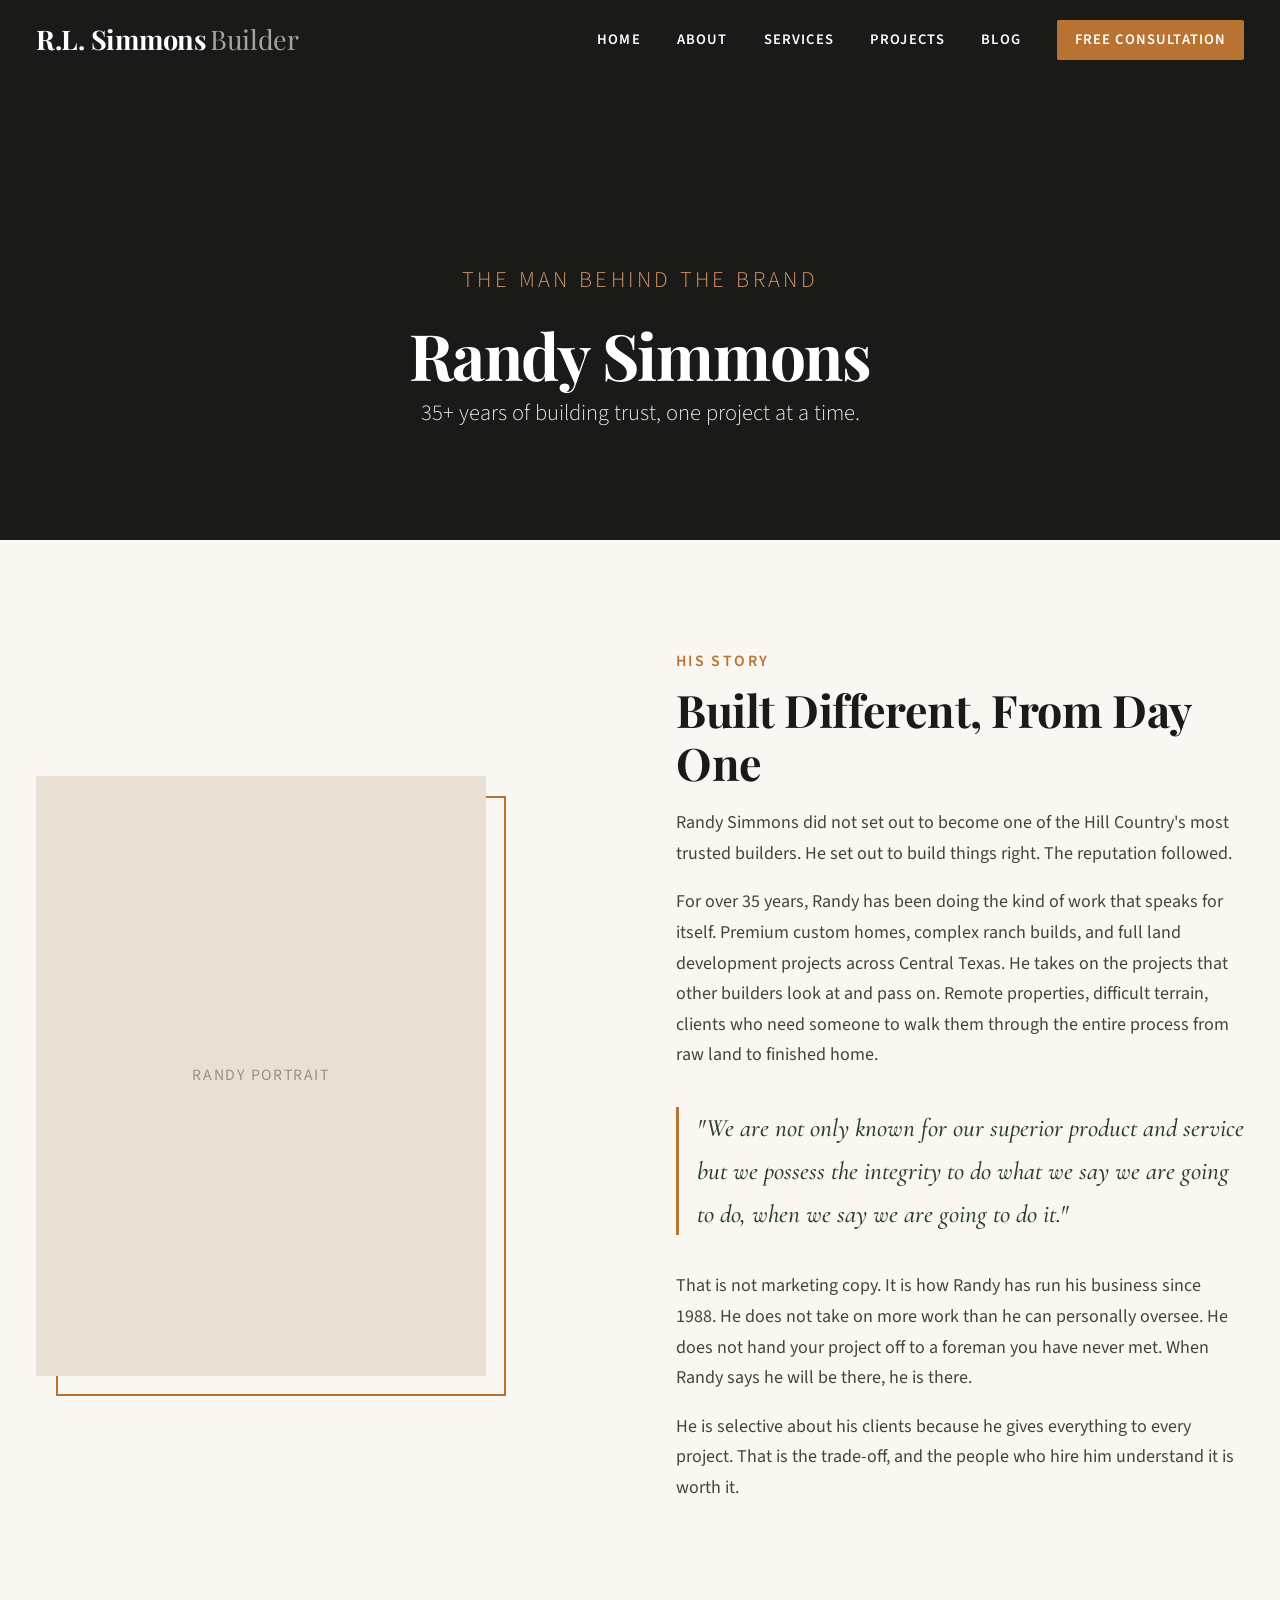
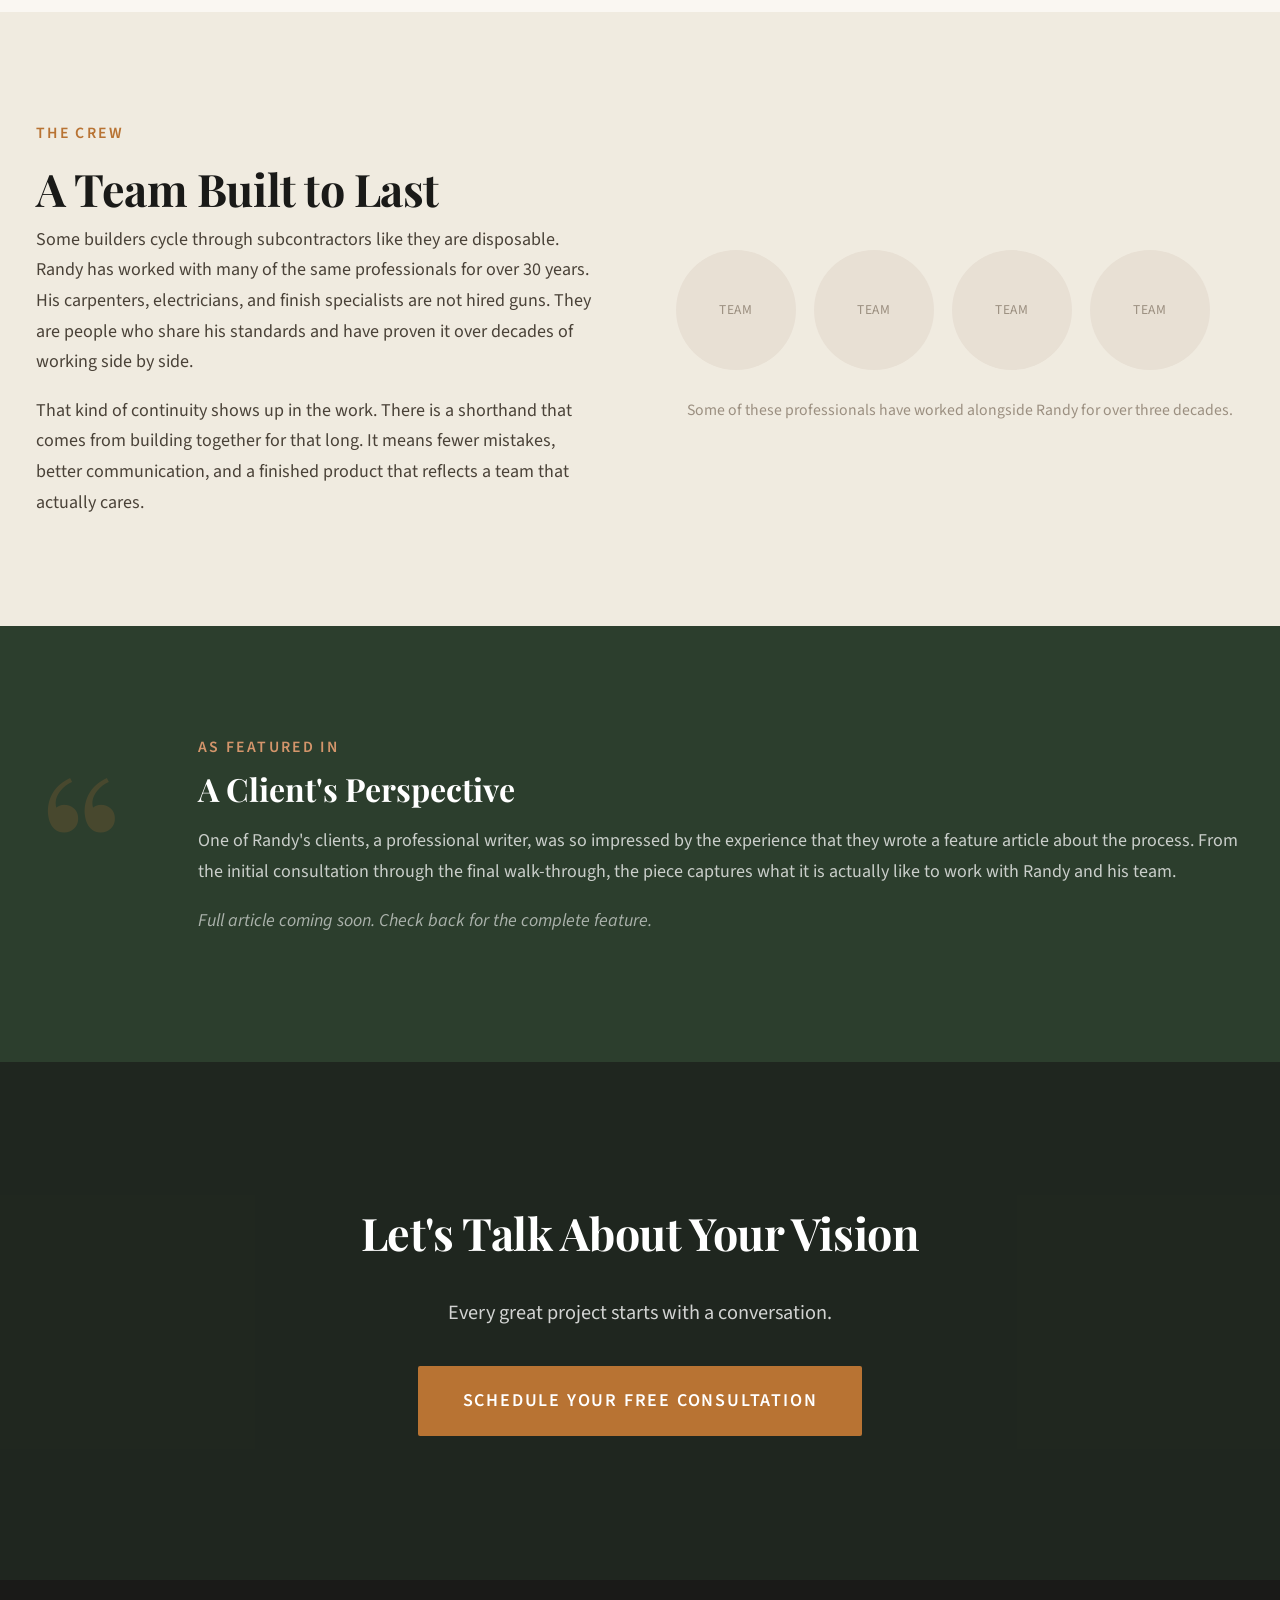
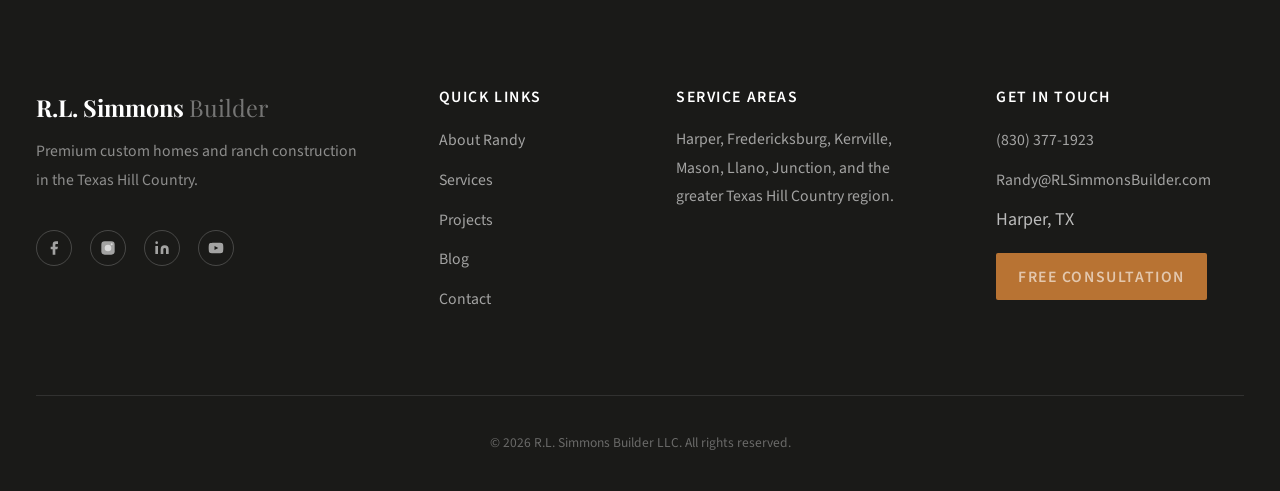
==== about.html @ aef72196 "Initial commit: Randy Simmons website" ====
<!DOCTYPE html>
<html lang="en">
<head>
  <meta charset="UTF-8">
  <meta name="viewport" content="width=device-width, initial-scale=1.0">
  <title>About Randy | R.L. Simmons Builder</title>
  <meta name="description" content="Meet Randy Simmons. 35+ years of premium custom home building in the Texas Hill Country. A personal brand built on integrity, craftsmanship, and doing what he says he'll do.">
  <link rel="stylesheet" href="css/variables.css">
  <link rel="stylesheet" href="css/layout.css">
  <link rel="stylesheet" href="css/components.css">
  <link rel="stylesheet" href="css/animations.css">
  <link rel="stylesheet" href="css/pages/about.css">
</head>
<body>

  <a href="#main" class="skip-link">Skip to main content</a>

  <!-- HEADER -->
  <header class="site-header">
    <div class="header-inner">
      <a class="wordmark" href="index.html">R.L. Simmons<span class="wordmark-suffix">Builder</span></a>
      <nav class="main-nav" id="main-nav">
        <a href="index.html">Home</a>
        <a href="about.html">About</a>
        <a href="services.html">Services</a>
        <a href="projects.html">Projects</a>
        <a href="blog.html">Blog</a>
        <a href="contact.html" class="nav-cta">Free Consultation</a>
      </nav>
      <button class="hamburger" id="hamburger" aria-label="Menu">
        <span></span><span></span><span></span>
      </button>
    </div>
  </header>

  <!-- MAIN -->
  <main id="main">

    <!-- Hero -->
    <section class="hero hero--short hero--parallax" style="background-image: url('images/hero/about-hero.jpg'); background-color: var(--charcoal);">
      <div class="hero__overlay"></div>
      <div class="hero__content container" style="text-align: center; max-width: 100%;">
        <p class="eyebrow hero-animate hero-animate--1">The Man Behind the Brand</p>
        <h1 class="hero-animate hero-animate--2" style="font-size: clamp(2.5rem, 5vw, 4.5rem);">Randy Simmons</h1>
        <p class="hero-animate hero-animate--3">35+ years of building trust, one project at a time.</p>
      </div>
    </section>

    <!-- Randy's Story -->
    <section class="story-section">
      <div class="container">
        <div class="split">

          <div class="story-portrait reveal--left">
            <div class="placeholder-img" style="aspect-ratio: 3/4;">Randy Portrait</div>
          </div>

          <div class="story-text reveal--right">
            <p class="eyebrow">His Story</p>
            <h2>Built Different, From Day One</h2>
            <p>Randy Simmons did not set out to become one of the Hill Country's most trusted builders. He set out to build things right. The reputation followed.</p>
            <p>For over 35 years, Randy has been doing the kind of work that speaks for itself. Premium custom homes, complex ranch builds, and full land development projects across Central Texas. He takes on the projects that other builders look at and pass on. Remote properties, difficult terrain, clients who need someone to walk them through the entire process from raw land to finished home.</p>

            <div class="story-pull-quote">
              "We are not only known for our superior product and service but we possess the integrity to do what we say we are going to do, when we say we are going to do it."
            </div>

            <p>That is not marketing copy. It is how Randy has run his business since 1988. He does not take on more work than he can personally oversee. He does not hand your project off to a foreman you have never met. When Randy says he will be there, he is there.</p>
            <p>He is selective about his clients because he gives everything to every project. That is the trade-off, and the people who hire him understand it is worth it.</p>
          </div>

        </div>
      </div>
    </section>

    <!-- Team -->
    <section class="team-section section--parchment">
      <div class="container">
        <div class="split">
          <div class="reveal">
            <p class="eyebrow">The Crew</p>
            <h2>A Team Built to Last</h2>
            <p>Some builders cycle through subcontractors like they are disposable. Randy has worked with many of the same professionals for over 30 years. His carpenters, electricians, and finish specialists are not hired guns. They are people who share his standards and have proven it over decades of working side by side.</p>
            <p>That kind of continuity shows up in the work. There is a shorthand that comes from building together for that long. It means fewer mistakes, better communication, and a finished product that reflects a team that actually cares.</p>
          </div>
          <div class="reveal reveal-delay-1">
            <div class="team-photos">
              <div class="team-photo">Team</div>
              <div class="team-photo">Team</div>
              <div class="team-photo">Team</div>
              <div class="team-photo">Team</div>
            </div>
            <p style="margin-top: var(--space-sm); font-size: var(--text-sm); color: var(--creek-stone); text-align: center;">Some of these professionals have worked alongside Randy for over three decades.</p>
          </div>
        </div>
      </div>
    </section>

    <!-- Featured Article -->
    <section class="article-feature section--moss">
      <div class="container">
        <div class="article-card reveal">
          <div class="article-card__quote-mark">&ldquo;</div>
          <div class="article-card__content">
            <p class="eyebrow">As Featured In</p>
            <h3>A Client's Perspective</h3>
            <p>One of Randy's clients, a professional writer, was so impressed by the experience that they wrote a feature article about the process. From the initial consultation through the final walk-through, the piece captures what it is actually like to work with Randy and his team.</p>
            <p style="color: rgba(255,255,255,0.6); font-style: italic;">Full article coming soon. Check back for the complete feature.</p>
            <!-- Replace with actual article link when available -->
          </div>
        </div>
      </div>
    </section>

    <!-- CTA -->
    <section class="parallax-section" style="background-image: url('images/hero/about-cta.jpg'); background-color: var(--deep-moss);">
      <div class="parallax-section__overlay"></div>
      <div class="parallax-section__content container reveal">
        <h2>Let's Talk About Your Vision</h2>
        <p style="color: rgba(255,255,255,0.8); margin-bottom: var(--space-md); font-size: var(--text-lg);">Every great project starts with a conversation.</p>
        <a href="contact.html" class="btn btn--primary btn--lg">Schedule Your Free Consultation</a>
      </div>
    </section>

  </main>

  <!-- FOOTER -->
  <footer class="site-footer">
    <div class="container">
      <div class="footer-grid">
        <div class="footer-col">
          <div class="footer-wordmark">R.L. Simmons <span>Builder</span></div>
          <p class="footer-tagline">Premium custom homes and ranch construction in the Texas Hill Country.</p>
          <div class="social-links">
            <a href="#" aria-label="Facebook"><svg viewBox="0 0 24 24"><path d="M18 2h-3a5 5 0 00-5 5v3H7v4h3v8h4v-8h3l1-4h-4V7a1 1 0 011-1h3z"/></svg></a>
            <a href="#" aria-label="Instagram"><svg viewBox="0 0 24 24"><rect x="2" y="2" width="20" height="20" rx="5"/><circle cx="12" cy="12" r="5"/><circle cx="17.5" cy="6.5" r="1.5"/></svg></a>
            <a href="#" aria-label="LinkedIn"><svg viewBox="0 0 24 24"><path d="M16 8a6 6 0 016 6v7h-4v-7a2 2 0 00-4 0v7h-4v-7a6 6 0 016-6zM2 9h4v12H2zM4 2a2 2 0 110 4 2 2 0 010-4z"/></svg></a>
            <a href="#" aria-label="YouTube"><svg viewBox="0 0 24 24"><path d="M22.54 6.42a2.78 2.78 0 00-1.94-2C18.88 4 12 4 12 4s-6.88 0-8.6.46a2.78 2.78 0 00-1.94 2A29 29 0 001 12a29 29 0 00.46 5.58 2.78 2.78 0 001.94 2C5.12 20 12 20 12 20s6.88 0 8.6-.46a2.78 2.78 0 001.94-2A29 29 0 0023 12a29 29 0 00-.46-5.58zM9.75 15.02V8.98L15.5 12l-5.75 3.02z"/></svg></a>
          </div>
        </div>
        <div class="footer-col">
          <h4>Quick Links</h4>
          <ul>
            <li><a href="about.html">About Randy</a></li>
            <li><a href="services.html">Services</a></li>
            <li><a href="projects.html">Projects</a></li>
            <li><a href="blog.html">Blog</a></li>
            <li><a href="contact.html">Contact</a></li>
          </ul>
        </div>
        <div class="footer-col">
          <h4>Service Areas</h4>
          <p>Harper, Fredericksburg, Kerrville, Mason, Llano, Junction, and the greater Texas Hill Country region.</p>
        </div>
        <div class="footer-col">
          <h4>Get in Touch</h4>
          <ul>
            <li><a href="tel:8303771923">(830) 377-1923</a></li>
            <li><a href="mailto:Randy@RLSimmonsBuilder.com">Randy@RLSimmonsBuilder.com</a></li>
            <li>Harper, TX</li>
          </ul>
          <div style="margin-top: var(--space-sm);"><a href="contact.html" class="btn btn--primary btn--sm">Free Consultation</a></div>
        </div>
      </div>
      <div class="footer-bottom">
        <p>&copy; 2026 R.L. Simmons Builder LLC. All rights reserved.</p>
      </div>
    </div>
  </footer>

  <script src="js/main.js"></script>
</body>
</html>
---- css/variables.css ----
/* ============================================
   R.L. SIMMONS BUILDER — Design Tokens & Base
   ============================================ */

/* --- Google Fonts Import --- */
@import url('https://fonts.googleapis.com/css2?family=Playfair+Display:ital,wght@0,400;0,600;0,700;0,800;1,400;1,700&family=Source+Sans+3:ital,wght@0,300;0,400;0,600;0,700;1,400&family=Cormorant+Garamond:ital,wght@0,400;0,500;0,600;1,400;1,500;1,600&display=swap');

/* --- Color Palette --- */
:root {
  --deep-moss:     #2C3E2D;
  --deep-moss-rgb: 44, 62, 45;
  --limestone:     #E8E0D4;
  --limestone-rgb: 232, 224, 212;
  --aged-iron:     #4A4238;
  --aged-iron-rgb: 74, 66, 56;
  --copper:        #B87333;
  --copper-light:  #D4956B;
  --copper-rgb:    184, 115, 51;
  --warm-white:    #FAF7F2;
  --warm-white-rgb:250, 247, 242;
  --creek-stone:   #9B8F80;
  --creek-stone-rgb:155, 143, 128;
  --charcoal:      #1A1A18;
  --charcoal-rgb:  26, 26, 24;
  --sage:          #7A8B6F;
  --parchment:     #F0EBE0;
  --parchment-rgb: 240, 235, 224;

  /* --- Typography --- */
  --font-display: 'Playfair Display', Georgia, serif;
  --font-body:    'Source Sans 3', 'Segoe UI', sans-serif;
  --font-accent:  'Cormorant Garamond', Georgia, serif;

  --text-base:    18px;
  --text-sm:      0.875rem;
  --text-xs:      0.75rem;
  --text-lg:      1.125rem;
  --text-xl:      1.25rem;
  --line-height:  1.7;

  /* --- Spacing --- */
  --space-xs:   0.5rem;
  --space-sm:   1rem;
  --space-md:   2rem;
  --space-lg:   4rem;
  --space-xl:   6rem;
  --space-2xl:  8rem;

  /* --- Layout --- */
  --container-max: 1280px;
  --container-narrow: 900px;
  --header-height: 80px;

  /* --- Transitions --- */
  --ease-out:    cubic-bezier(0.25, 0.46, 0.45, 0.94);
  --ease-in-out: cubic-bezier(0.42, 0, 0.58, 1);
  --transition-fast:   0.2s var(--ease-out);
  --transition-medium: 0.4s var(--ease-out);
  --transition-slow:   0.7s var(--ease-out);

  /* --- Borders & Shadows --- */
  --border-subtle: 1px solid rgba(var(--creek-stone-rgb), 0.3);
  --shadow-sm:  0 2px 8px rgba(var(--charcoal-rgb), 0.06);
  --shadow-md:  0 4px 20px rgba(var(--charcoal-rgb), 0.1);
  --shadow-lg:  0 8px 40px rgba(var(--charcoal-rgb), 0.15);
}

/* --- CSS Reset --- */
*, *::before, *::after {
  box-sizing: border-box;
  margin: 0;
  padding: 0;
}

html {
  font-size: var(--text-base);
  scroll-behavior: smooth;
  -webkit-font-smoothing: antialiased;
  -moz-osx-font-smoothing: grayscale;
}

body {
  font-family: var(--font-body);
  font-weight: 400;
  line-height: var(--line-height);
  color: var(--aged-iron);
  background-color: var(--warm-white);
  overflow-x: hidden;
}

body.nav-open,
body.modal-open {
  overflow: hidden;
}

img {
  max-width: 100%;
  height: auto;
  display: block;
}

a {
  color: inherit;
  text-decoration: none;
}

button {
  font-family: inherit;
  cursor: pointer;
  border: none;
  background: none;
}

ul, ol {
  list-style: none;
}

/* --- Base Typography --- */
h1, h2, h3, h4 {
  font-family: var(--font-display);
  font-weight: 700;
  line-height: 1.2;
  color: var(--charcoal);
}

h1 {
  font-size: clamp(2.5rem, 5vw, 4.5rem);
  letter-spacing: -0.02em;
}

h2 {
  font-size: clamp(1.8rem, 3.5vw, 3rem);
  letter-spacing: -0.01em;
}

h3 {
  font-size: clamp(1.3rem, 2.5vw, 1.8rem);
}

h4 {
  font-size: clamp(1.1rem, 2vw, 1.4rem);
}

p {
  margin-bottom: 1em;
}

p:last-child {
  margin-bottom: 0;
}

.eyebrow {
  font-family: var(--font-body);
  font-size: var(--text-sm);
  font-weight: 600;
  text-transform: uppercase;
  letter-spacing: 0.15em;
  color: var(--copper);
}

.accent-text {
  font-family: var(--font-accent);
  font-style: italic;
  font-weight: 500;
}

/* --- Selection --- */
::selection {
  background-color: rgba(var(--copper-rgb), 0.2);
  color: var(--charcoal);
}

/* --- Scrollbar (webkit) --- */
::-webkit-scrollbar {
  width: 8px;
}

::-webkit-scrollbar-track {
  background: var(--parchment);
}

::-webkit-scrollbar-thumb {
  background: var(--creek-stone);
  border-radius: 4px;
}

::-webkit-scrollbar-thumb:hover {
  background: var(--aged-iron);
}

/* --- Skip Link (accessibility) --- */
.skip-link {
  position: absolute;
  top: -100%;
  left: 50%;
  transform: translateX(-50%);
  background: var(--deep-moss);
  color: white;
  padding: var(--space-xs) var(--space-sm);
  z-index: 10000;
  font-size: var(--text-sm);
  border-radius: 0 0 4px 4px;
}

.skip-link:focus {
  top: 0;
}

@media (max-width: 767px) {
  :root {
    --text-base: 16px;
    --header-height: 64px;
  }
}
---- css/layout.css ----
/* ============================================
   R.L. SIMMONS BUILDER — Layout System
   ============================================ */

/* --- Containers --- */
.container {
  width: 100%;
  max-width: var(--container-max);
  margin: 0 auto;
  padding: 0 var(--space-md);
}

.container--narrow {
  max-width: var(--container-narrow);
}

/* --- Section Spacing --- */
.section {
  padding: var(--space-xl) 0;
}

.section--lg {
  padding: var(--space-2xl) 0;
}

.section--parchment {
  background-color: var(--parchment);
}

.section--moss {
  background-color: var(--deep-moss);
  color: white;
}

.section--moss h2,
.section--moss h3,
.section--moss h4 {
  color: white;
}

.section--moss .eyebrow {
  color: var(--copper-light);
}

.section--charcoal {
  background-color: var(--charcoal);
  color: rgba(255, 255, 255, 0.85);
}

.section--charcoal h2,
.section--charcoal h3 {
  color: white;
}

/* --- Grid --- */
.grid {
  display: grid;
  gap: var(--space-md);
}

.grid--2 {
  grid-template-columns: 1fr;
}

.grid--3 {
  grid-template-columns: 1fr;
}

.grid--4 {
  grid-template-columns: 1fr;
}

@media (min-width: 768px) {
  .grid--2 {
    grid-template-columns: repeat(2, 1fr);
  }

  .grid--3 {
    grid-template-columns: repeat(2, 1fr);
  }

  .grid--4 {
    grid-template-columns: repeat(2, 1fr);
  }
}

@media (min-width: 1024px) {
  .grid--3 {
    grid-template-columns: repeat(3, 1fr);
  }

  .grid--4 {
    grid-template-columns: repeat(4, 1fr);
  }
}

/* --- Flex Utilities --- */
.flex {
  display: flex;
}

.flex--center {
  align-items: center;
  justify-content: center;
}

.flex--between {
  align-items: center;
  justify-content: space-between;
}

.flex--gap-sm {
  gap: var(--space-sm);
}

.flex--gap-md {
  gap: var(--space-md);
}

/* --- Two-Column Layout (alternating content) --- */
.split {
  display: grid;
  grid-template-columns: 1fr;
  gap: var(--space-lg);
  align-items: center;
}

@media (min-width: 768px) {
  .split {
    grid-template-columns: 1fr 1fr;
  }

  .split--reverse .split__media {
    order: 2;
  }

  .split--reverse .split__content {
    order: 1;
  }

  .split--55-45 {
    grid-template-columns: 55% 1fr;
  }

  .split--45-55 {
    grid-template-columns: 1fr 55%;
  }
}

.split__media {
  position: relative;
  overflow: hidden;
}

.split__content {
  padding: var(--space-md) 0;
}

/* --- Hero Sections --- */
.hero {
  position: relative;
  display: flex;
  align-items: flex-end;
  min-height: 100vh;
  padding: var(--space-2xl) 0 var(--space-xl);
  background-size: cover;
  background-position: center;
  background-repeat: no-repeat;
  overflow: hidden;
}

.hero--short {
  min-height: 60vh;
}

.hero--shorter {
  min-height: 50vh;
}

.hero--shortest {
  min-height: 40vh;
  align-items: center;
}

.hero__overlay {
  position: absolute;
  inset: 0;
  background: linear-gradient(
    to bottom,
    rgba(var(--charcoal-rgb), 0.1) 0%,
    rgba(var(--charcoal-rgb), 0.3) 40%,
    rgba(var(--charcoal-rgb), 0.7) 100%
  );
  z-index: 1;
}

.hero__content {
  position: relative;
  z-index: 2;
  max-width: 700px;
}

.hero__content h1,
.hero__content h2 {
  color: white;
}

.hero__content p {
  color: rgba(255, 255, 255, 0.9);
  font-size: var(--text-xl);
  font-weight: 300;
}

.hero__content .eyebrow {
  color: var(--copper-light);
  margin-bottom: var(--space-sm);
}

/* Parallax on desktop only */
@media (min-width: 768px) {
  .hero--parallax {
    background-attachment: fixed;
  }
}

/* --- Decorative Divider --- */
.divider {
  display: flex;
  align-items: center;
  justify-content: center;
  padding: var(--space-lg) 0;
}

.divider::before,
.divider::after {
  content: '';
  flex: 1;
  height: 1px;
  background: var(--creek-stone);
  opacity: 0.3;
}

.divider__diamond {
  width: 8px;
  height: 8px;
  background: var(--copper);
  transform: rotate(45deg);
  margin: 0 var(--space-sm);
  flex-shrink: 0;
}

/* --- Text Alignment --- */
.text-center { text-align: center; }
.text-left   { text-align: left; }

/* --- Max Width Utilities --- */
.max-w-narrow { max-width: 600px; }
.max-w-medium { max-width: 800px; }
.mx-auto      { margin-left: auto; margin-right: auto; }

/* --- Spacing Utilities --- */
.mb-sm  { margin-bottom: var(--space-sm); }
.mb-md  { margin-bottom: var(--space-md); }
.mb-lg  { margin-bottom: var(--space-lg); }
.mt-md  { margin-top: var(--space-md); }
.mt-lg  { margin-top: var(--space-lg); }

/* --- Placeholder Image --- */
.placeholder-img {
  background-color: var(--limestone);
  display: flex;
  align-items: center;
  justify-content: center;
  color: var(--creek-stone);
  font-family: var(--font-body);
  font-size: var(--text-sm);
  text-transform: uppercase;
  letter-spacing: 0.1em;
  width: 100%;
}

.placeholder-img--portrait {
  aspect-ratio: 3 / 4;
}

.placeholder-img--landscape {
  aspect-ratio: 16 / 9;
}

.placeholder-img--square {
  aspect-ratio: 1 / 1;
}

.placeholder-img--hero {
  aspect-ratio: 21 / 9;
}
---- css/components.css ----
/* ============================================
   R.L. SIMMONS BUILDER — Components
   ============================================ */

/* ---- BUTTONS ---- */
.btn {
  display: inline-flex;
  align-items: center;
  gap: 0.5em;
  font-family: var(--font-body);
  font-size: var(--text-sm);
  font-weight: 600;
  text-transform: uppercase;
  letter-spacing: 0.1em;
  padding: 0.9em 2em;
  border-radius: 2px;
  transition: all var(--transition-fast);
  white-space: nowrap;
}

.btn--primary {
  background: var(--copper);
  color: white;
}

.btn--primary:hover {
  background: var(--copper-light);
  transform: translateY(-2px);
  box-shadow: var(--shadow-md);
}

.btn--outline {
  background: transparent;
  color: white;
  border: 1.5px solid rgba(255, 255, 255, 0.7);
}

.btn--outline:hover {
  background: rgba(255, 255, 255, 0.1);
  border-color: white;
  transform: translateY(-2px);
}

.btn--outline-dark {
  background: transparent;
  color: var(--aged-iron);
  border: 1.5px solid var(--creek-stone);
}

.btn--outline-dark:hover {
  border-color: var(--copper);
  color: var(--copper);
  transform: translateY(-2px);
}

.btn--moss {
  background: var(--deep-moss);
  color: white;
}

.btn--moss:hover {
  background: #3a5140;
  transform: translateY(-2px);
  box-shadow: var(--shadow-md);
}

.btn--sm {
  font-size: var(--text-xs);
  padding: 0.6em 1.4em;
}

.btn--lg {
  font-size: 1rem;
  padding: 1.1em 2.5em;
}

/* Arrow link */
.link-arrow {
  display: inline-flex;
  align-items: center;
  gap: 0.5em;
  font-family: var(--font-body);
  font-size: var(--text-sm);
  font-weight: 600;
  text-transform: uppercase;
  letter-spacing: 0.08em;
  color: var(--copper);
  transition: gap var(--transition-fast);
}

.link-arrow::after {
  content: '→';
  transition: transform var(--transition-fast);
}

.link-arrow:hover::after {
  transform: translateX(4px);
}

.link-arrow--white {
  color: white;
}

/* ---- NAVIGATION ---- */
.site-header {
  position: fixed;
  top: 0;
  left: 0;
  right: 0;
  z-index: 1000;
  transition: background-color 0.3s ease, box-shadow 0.3s ease;
}

.header-inner {
  display: flex;
  align-items: center;
  justify-content: space-between;
  max-width: var(--container-max);
  margin: 0 auto;
  padding: 0 var(--space-md);
  height: var(--header-height);
}

.wordmark {
  font-family: var(--font-display);
  font-size: 1.5rem;
  font-weight: 700;
  color: white;
  letter-spacing: -0.01em;
  transition: color 0.3s ease;
  z-index: 1001;
}

.wordmark-suffix {
  font-weight: 400;
  color: rgba(255, 255, 255, 0.6);
  margin-left: 0.15em;
  transition: color 0.3s ease;
}

/* Scrolled state */
.header-scrolled {
  background-color: var(--warm-white);
  box-shadow: var(--shadow-sm);
}

.header-scrolled .wordmark {
  color: var(--deep-moss);
}

.header-scrolled .wordmark-suffix {
  color: var(--creek-stone);
}

.header-scrolled .main-nav a {
  color: var(--aged-iron);
}

.header-scrolled .main-nav a:hover {
  color: var(--copper);
}

.header-scrolled .hamburger span {
  background: var(--aged-iron);
}

/* Nav links */
.main-nav {
  display: none;
  align-items: center;
  gap: 2rem;
}

.main-nav a {
  font-family: var(--font-body);
  font-size: 0.8125rem;
  font-weight: 600;
  text-transform: uppercase;
  letter-spacing: 0.08em;
  color: white;
  position: relative;
  transition: color var(--transition-fast);
}

.main-nav a:not(.nav-cta)::after {
  content: '';
  position: absolute;
  bottom: -4px;
  left: 50%;
  width: 0;
  height: 1.5px;
  background: var(--copper);
  transition: width 0.3s ease, left 0.3s ease;
}

.main-nav a:not(.nav-cta):hover::after {
  width: 100%;
  left: 0;
}

.nav-cta {
  background: var(--copper);
  color: white !important;
  padding: 0.5em 1.2em;
  border-radius: 2px;
  font-size: 0.75rem;
  transition: background var(--transition-fast), transform var(--transition-fast);
}

.nav-cta:hover {
  background: var(--copper-light);
  transform: translateY(-1px);
}

/* Hamburger */
.hamburger {
  display: flex;
  flex-direction: column;
  gap: 5px;
  padding: 8px;
  z-index: 1001;
}

.hamburger span {
  display: block;
  width: 24px;
  height: 2px;
  background: white;
  transition: all 0.3s ease;
}

.hamburger.active span:nth-child(1) {
  transform: rotate(45deg) translate(5px, 5px);
}

.hamburger.active span:nth-child(2) {
  opacity: 0;
}

.hamburger.active span:nth-child(3) {
  transform: rotate(-45deg) translate(5px, -5px);
}

/* Mobile nav overlay */
.main-nav.open {
  display: flex;
  flex-direction: column;
  position: fixed;
  inset: 0;
  background: var(--charcoal);
  justify-content: center;
  align-items: center;
  gap: 2.5rem;
  z-index: 1000;
}

.main-nav.open a {
  font-size: 1.25rem;
  color: white;
  letter-spacing: 0.12em;
}

.main-nav.open .nav-cta {
  margin-top: var(--space-sm);
  font-size: 0.9rem;
  padding: 0.7em 2em;
}

@media (min-width: 1024px) {
  .main-nav {
    display: flex;
  }

  .hamburger {
    display: none;
  }
}

/* ---- FOOTER ---- */
.site-footer {
  background: var(--charcoal);
  color: rgba(255, 255, 255, 0.7);
  padding: var(--space-xl) 0 var(--space-md);
}

.footer-grid {
  display: grid;
  grid-template-columns: 1fr;
  gap: var(--space-lg);
  margin-bottom: var(--space-lg);
}

@media (min-width: 768px) {
  .footer-grid {
    grid-template-columns: repeat(2, 1fr);
  }
}

@media (min-width: 1024px) {
  .footer-grid {
    grid-template-columns: 2fr 1fr 1.5fr 1.5fr;
  }
}

.footer-col h4 {
  font-family: var(--font-body);
  font-size: var(--text-sm);
  font-weight: 600;
  text-transform: uppercase;
  letter-spacing: 0.1em;
  color: white;
  margin-bottom: var(--space-sm);
}

.footer-col p,
.footer-col a {
  font-size: var(--text-sm);
  line-height: 1.8;
  color: rgba(255, 255, 255, 0.6);
}

.footer-col a:hover {
  color: var(--copper-light);
}

.footer-col ul li {
  margin-bottom: 0.5em;
}

.footer-wordmark {
  font-family: var(--font-display);
  font-size: 1.3rem;
  font-weight: 700;
  color: white;
  margin-bottom: var(--space-xs);
}

.footer-wordmark span {
  font-weight: 400;
  color: rgba(255, 255, 255, 0.4);
}

.footer-tagline {
  font-size: var(--text-sm) !important;
  color: rgba(255, 255, 255, 0.5) !important;
  margin-bottom: var(--space-md) !important;
}

/* Social icons */
.social-links {
  display: flex;
  gap: var(--space-sm);
}

.social-links a {
  display: flex;
  align-items: center;
  justify-content: center;
  width: 36px;
  height: 36px;
  border: 1px solid rgba(255, 255, 255, 0.2);
  border-radius: 50%;
  transition: all var(--transition-fast);
}

.social-links a:hover {
  border-color: var(--copper);
  background: rgba(var(--copper-rgb), 0.15);
}

.social-links svg {
  width: 16px;
  height: 16px;
  fill: rgba(255, 255, 255, 0.6);
  transition: fill var(--transition-fast);
}

.social-links a:hover svg {
  fill: var(--copper-light);
}

/* Footer bottom */
.footer-bottom {
  border-top: 1px solid rgba(255, 255, 255, 0.1);
  padding-top: var(--space-md);
  text-align: center;
}

.footer-bottom p {
  font-size: var(--text-xs);
  color: rgba(255, 255, 255, 0.35);
}

/* ---- CARDS ---- */
.card {
  position: relative;
  overflow: hidden;
  background: white;
  border-radius: 2px;
  transition: transform var(--transition-medium), box-shadow var(--transition-medium);
}

.card:hover {
  transform: translateY(-4px);
  box-shadow: var(--shadow-lg);
}

.card__image {
  position: relative;
  overflow: hidden;
}

.card__image img,
.card__image .placeholder-img {
  transition: transform 0.6s var(--ease-out);
}

.card:hover .card__image img,
.card:hover .card__image .placeholder-img {
  transform: scale(1.03);
}

.card__body {
  padding: var(--space-sm) var(--space-md) var(--space-md);
}

.card__label {
  font-family: var(--font-body);
  font-size: var(--text-xs);
  font-weight: 600;
  text-transform: uppercase;
  letter-spacing: 0.1em;
  color: var(--copper);
  margin-bottom: 0.25em;
}

.card__title {
  font-family: var(--font-display);
  font-size: 1.25rem;
  font-weight: 600;
  margin-bottom: 0.5em;
}

/* ---- FORMS ---- */
.form-group {
  margin-bottom: var(--space-sm);
}

.form-group label {
  display: block;
  font-size: var(--text-sm);
  font-weight: 600;
  text-transform: uppercase;
  letter-spacing: 0.05em;
  color: var(--aged-iron);
  margin-bottom: 0.4em;
}

.form-group input,
.form-group select,
.form-group textarea {
  width: 100%;
  font-family: var(--font-body);
  font-size: 1rem;
  padding: 0.8em 1em;
  border: 1.5px solid rgba(var(--creek-stone-rgb), 0.4);
  border-radius: 2px;
  background: white;
  color: var(--aged-iron);
  transition: border-color var(--transition-fast), box-shadow var(--transition-fast);
}

.form-group input:focus,
.form-group select:focus,
.form-group textarea:focus {
  outline: none;
  border-color: var(--copper);
  box-shadow: 0 0 0 3px rgba(var(--copper-rgb), 0.1);
}

.form-group textarea {
  resize: vertical;
  min-height: 140px;
}

.form-group select {
  appearance: none;
  background-image: url("data:image/svg+xml,%3Csvg xmlns='http://www.w3.org/2000/svg' width='12' height='8' viewBox='0 0 12 8'%3E%3Cpath fill='%239B8F80' d='M6 8L0 0h12z'/%3E%3C/svg%3E");
  background-repeat: no-repeat;
  background-position: right 1em center;
  padding-right: 2.5em;
}

.form-row {
  display: grid;
  grid-template-columns: 1fr;
  gap: var(--space-sm);
}

@media (min-width: 768px) {
  .form-row {
    grid-template-columns: 1fr 1fr;
  }
}

.form-error {
  font-size: var(--text-xs);
  color: #c0392b;
  margin-top: 0.3em;
  display: none;
}

.form-group.error input,
.form-group.error select,
.form-group.error textarea {
  border-color: #c0392b;
}

.form-group.error .form-error {
  display: block;
}

.form-success {
  text-align: center;
  padding: var(--space-lg);
}

.form-success h3 {
  color: var(--deep-moss);
  margin-bottom: var(--space-xs);
}

/* ---- PULL QUOTE ---- */
.pull-quote {
  position: relative;
  text-align: center;
  padding: var(--space-lg) var(--space-md);
}

.pull-quote::before {
  content: '\201C';
  font-family: var(--font-display);
  font-size: 8rem;
  line-height: 0.5;
  color: var(--copper);
  opacity: 0.3;
  position: absolute;
  top: 0;
  left: 50%;
  transform: translateX(-50%);
}

.pull-quote blockquote {
  font-family: var(--font-accent);
  font-size: clamp(1.2rem, 2.5vw, 1.8rem);
  font-style: italic;
  font-weight: 500;
  line-height: 1.6;
  max-width: 800px;
  margin: 0 auto var(--space-sm);
}

.pull-quote cite {
  font-family: var(--font-body);
  font-size: var(--text-sm);
  font-style: normal;
  font-weight: 600;
  text-transform: uppercase;
  letter-spacing: 0.1em;
  color: var(--creek-stone);
}

.section--moss .pull-quote blockquote {
  color: white;
}

.section--moss .pull-quote cite {
  color: rgba(255, 255, 255, 0.6);
}

/* ---- TRUST ICONS ---- */
.trust-item {
  text-align: center;
  padding: var(--space-md);
}

.trust-item__icon {
  width: 56px;
  height: 56px;
  margin: 0 auto var(--space-sm);
}

.trust-item__icon svg {
  width: 100%;
  height: 100%;
  stroke: var(--copper);
  stroke-width: 1.5;
  fill: none;
}

.trust-item h4 {
  margin-bottom: var(--space-xs);
}

.trust-item p {
  font-size: var(--text-sm);
  color: var(--creek-stone);
}
---- css/animations.css ----
/* ============================================
   R.L. SIMMONS BUILDER — Animations
   ============================================ */

/* --- Scroll Reveal --- */
.reveal {
  opacity: 0;
  transform: translateY(30px);
  transition: opacity 0.7s ease, transform 0.7s ease;
}

.reveal.revealed {
  opacity: 1;
  transform: translateY(0);
}

.reveal-delay-1 { transition-delay: 0.15s; }
.reveal-delay-2 { transition-delay: 0.3s; }
.reveal-delay-3 { transition-delay: 0.45s; }
.reveal-delay-4 { transition-delay: 0.6s; }

/* Reveal from left */
.reveal--left {
  opacity: 0;
  transform: translateX(-40px);
  transition: opacity 0.7s ease, transform 0.7s ease;
}

.reveal--left.revealed {
  opacity: 1;
  transform: translateX(0);
}

/* Reveal from right */
.reveal--right {
  opacity: 0;
  transform: translateX(40px);
  transition: opacity 0.7s ease, transform 0.7s ease;
}

.reveal--right.revealed {
  opacity: 1;
  transform: translateX(0);
}

/* Reveal scale */
.reveal--scale {
  opacity: 0;
  transform: scale(0.95);
  transition: opacity 0.7s ease, transform 0.7s ease;
}

.reveal--scale.revealed {
  opacity: 1;
  transform: scale(1);
}

/* --- Hero Entrance Animation --- */
@keyframes heroFadeUp {
  from {
    opacity: 0;
    transform: translateY(25px);
  }
  to {
    opacity: 1;
    transform: translateY(0);
  }
}

.hero-animate {
  opacity: 0;
  animation: heroFadeUp 0.8s var(--ease-out) forwards;
}

.hero-animate--1 { animation-delay: 0.1s; }
.hero-animate--2 { animation-delay: 0.3s; }
.hero-animate--3 { animation-delay: 0.5s; }
.hero-animate--4 { animation-delay: 0.7s; }

/* --- Image Hover Zoom --- */
.img-zoom {
  overflow: hidden;
}

.img-zoom img,
.img-zoom .placeholder-img {
  transition: transform 0.6s var(--ease-out);
}

.img-zoom:hover img,
.img-zoom:hover .placeholder-img {
  transform: scale(1.03);
}

/* --- Button Hover Effects --- */
@keyframes pulseGlow {
  0%, 100% {
    box-shadow: 0 0 0 0 rgba(var(--copper-rgb), 0.3);
  }
  50% {
    box-shadow: 0 0 0 8px rgba(var(--copper-rgb), 0);
  }
}

/* --- Parallax CTA Section Image --- */
.parallax-section {
  position: relative;
  background-size: cover;
  background-position: center;
  background-repeat: no-repeat;
  padding: var(--space-2xl) 0;
}

@media (min-width: 768px) {
  .parallax-section {
    background-attachment: fixed;
  }
}

.parallax-section__overlay {
  position: absolute;
  inset: 0;
  background: rgba(var(--charcoal-rgb), 0.65);
}

.parallax-section__content {
  position: relative;
  z-index: 2;
  text-align: center;
}

.parallax-section__content h2 {
  color: white;
  margin-bottom: var(--space-md);
}

/* --- Decorative Frame (for about page portrait) --- */
.framed-image {
  position: relative;
  display: inline-block;
}

.framed-image::after {
  content: '';
  position: absolute;
  top: 15px;
  left: 15px;
  right: -15px;
  bottom: -15px;
  border: 2px solid var(--copper);
  z-index: -1;
}

/* --- Number Step Styling --- */
.step-number {
  font-family: var(--font-display);
  font-size: clamp(3rem, 5vw, 4.5rem);
  font-weight: 800;
  color: var(--copper);
  opacity: 0.35;
  line-height: 1;
  margin-bottom: var(--space-xs);
}

/* --- Grain Overlay (subtle texture) --- */
.grain-overlay::before {
  content: '';
  position: absolute;
  inset: 0;
  opacity: 0.04;
  pointer-events: none;
  background-image: url("data:image/svg+xml,%3Csvg viewBox='0 0 256 256' xmlns='http://www.w3.org/2000/svg'%3E%3Cfilter id='noise'%3E%3CfeTurbulence type='fractalNoise' baseFrequency='0.9' numOctaves='4' stitchTiles='stitch'/%3E%3C/filter%3E%3Crect width='100%25' height='100%25' filter='url(%23noise)'/%3E%3C/svg%3E");
  background-size: 200px 200px;
}

/* --- Smooth page transitions (on load) --- */
@keyframes pageIn {
  from { opacity: 0; }
  to   { opacity: 1; }
}

body {
  animation: pageIn 0.5s ease forwards;
}
---- css/pages/about.css ----
/* ============================================
   R.L. SIMMONS BUILDER — About Page
   ============================================ */

/* --- Randy's Story Section --- */
.story-section {
  padding: var(--space-xl) 0;
}

.story-portrait {
  position: relative;
  max-width: 450px;
}

.story-portrait .placeholder-img {
  aspect-ratio: 3 / 4;
  position: relative;
  z-index: 1;
}

.story-portrait::after {
  content: '';
  position: absolute;
  top: 20px;
  left: 20px;
  right: -20px;
  bottom: -20px;
  border: 2px solid var(--copper);
  z-index: 0;
}

.story-text h2 {
  margin-bottom: var(--space-sm);
}

.story-text .eyebrow {
  margin-bottom: 0.5em;
}

.story-pull-quote {
  font-family: var(--font-accent);
  font-size: clamp(1.15rem, 2vw, 1.4rem);
  font-style: italic;
  font-weight: 500;
  color: var(--deep-moss);
  border-left: 3px solid var(--copper);
  padding-left: var(--space-sm);
  margin: var(--space-md) 0;
}

/* --- Team Section --- */
.team-section {
  padding: var(--space-xl) 0;
}

.team-section h2 {
  margin-bottom: var(--space-xs);
}

.team-photos {
  display: flex;
  gap: var(--space-sm);
  margin-top: var(--space-md);
  overflow-x: auto;
  padding-bottom: var(--space-xs);
}

.team-photo {
  width: 120px;
  height: 120px;
  border-radius: 50%;
  flex-shrink: 0;
  background: var(--limestone);
  display: flex;
  align-items: center;
  justify-content: center;
  font-size: var(--text-xs);
  color: var(--creek-stone);
  text-transform: uppercase;
  letter-spacing: 0.05em;
}

/* --- Featured Article Section --- */
.article-feature {
  padding: var(--space-xl) 0;
}

.article-card {
  display: grid;
  grid-template-columns: 1fr;
  gap: var(--space-lg);
  align-items: center;
}

@media (min-width: 768px) {
  .article-card {
    grid-template-columns: auto 1fr;
  }
}

.article-card__quote-mark {
  font-family: var(--font-display);
  font-size: 12rem;
  line-height: 0.7;
  color: var(--copper);
  opacity: 0.2;
  user-select: none;
  display: none;
}

@media (min-width: 768px) {
  .article-card__quote-mark {
    display: block;
  }
}

.article-card__content .eyebrow {
  color: var(--copper-light);
  margin-bottom: var(--space-xs);
}

.article-card__content h3 {
  color: white;
  margin-bottom: var(--space-sm);
}

.article-card__content p {
  color: rgba(255,255,255,0.75);
  margin-bottom: var(--space-sm);
}

.article-card__content .link-arrow {
  color: var(--copper-light);
}
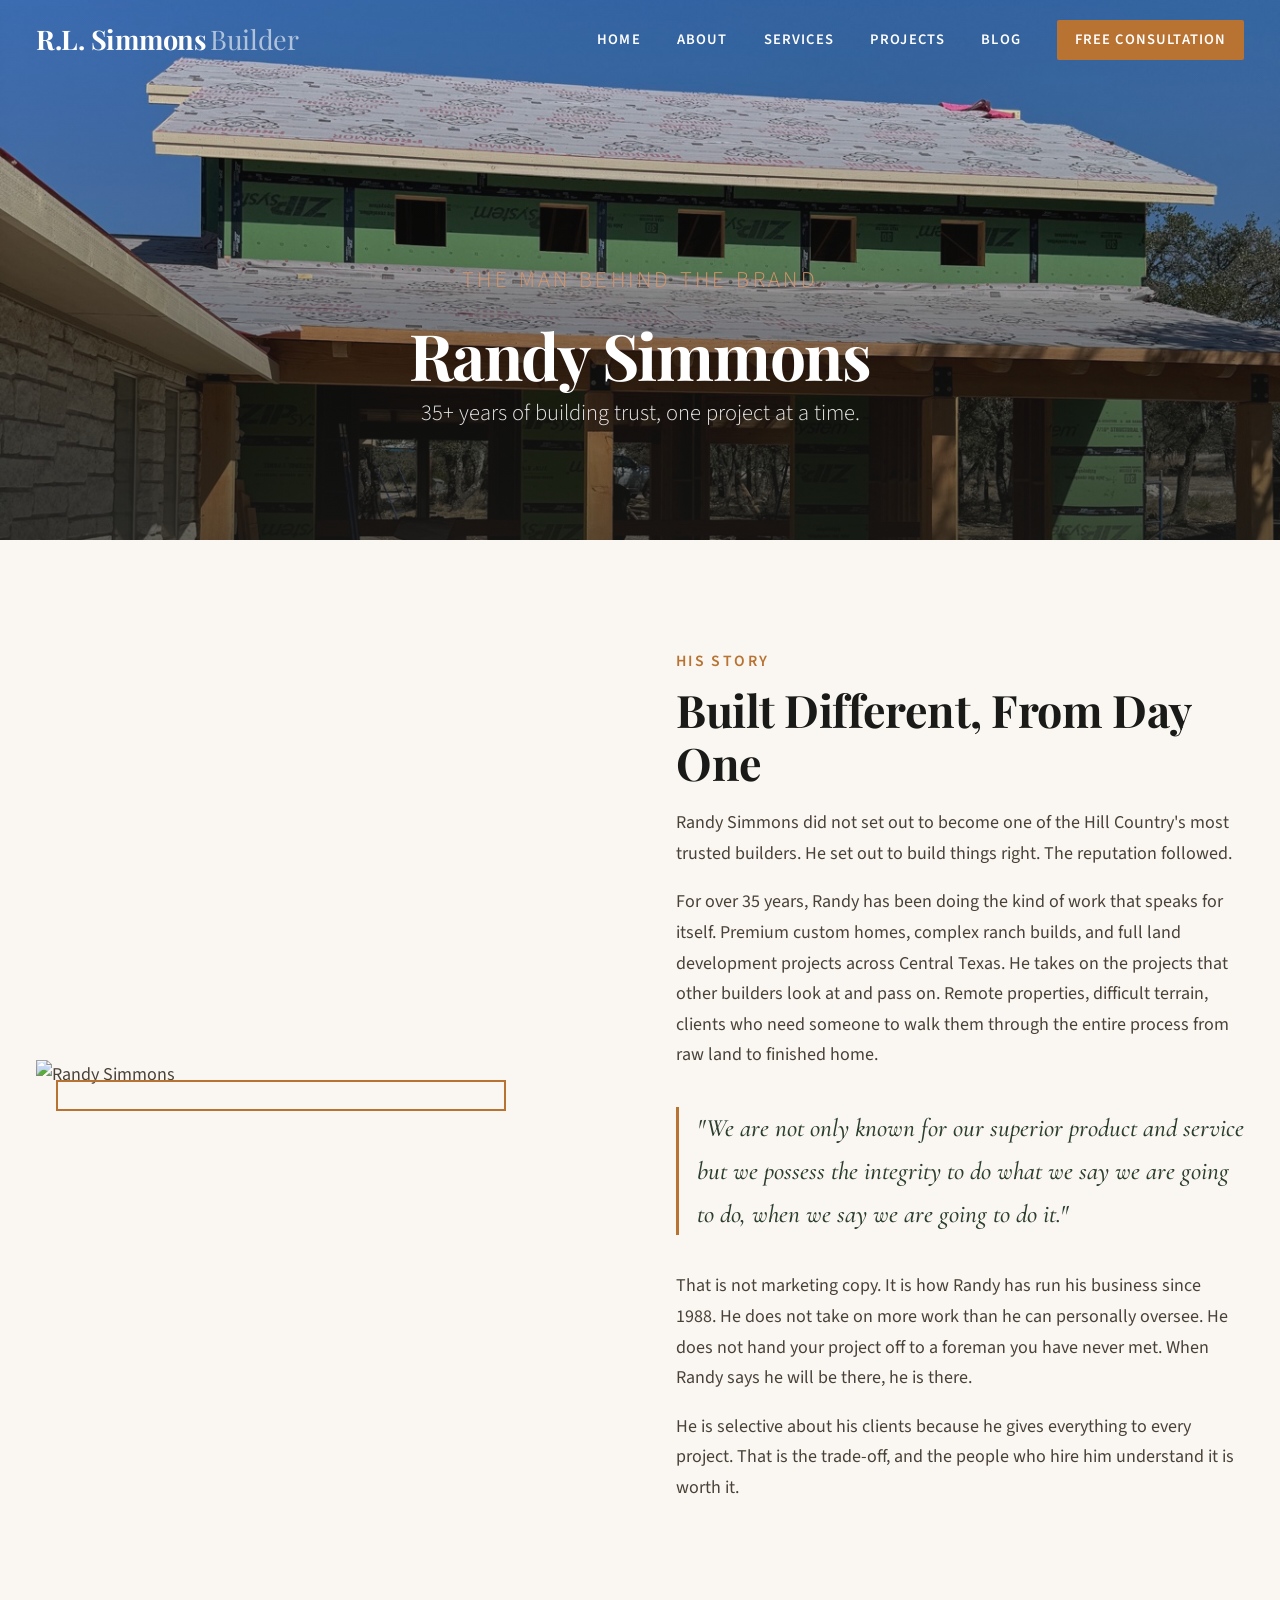
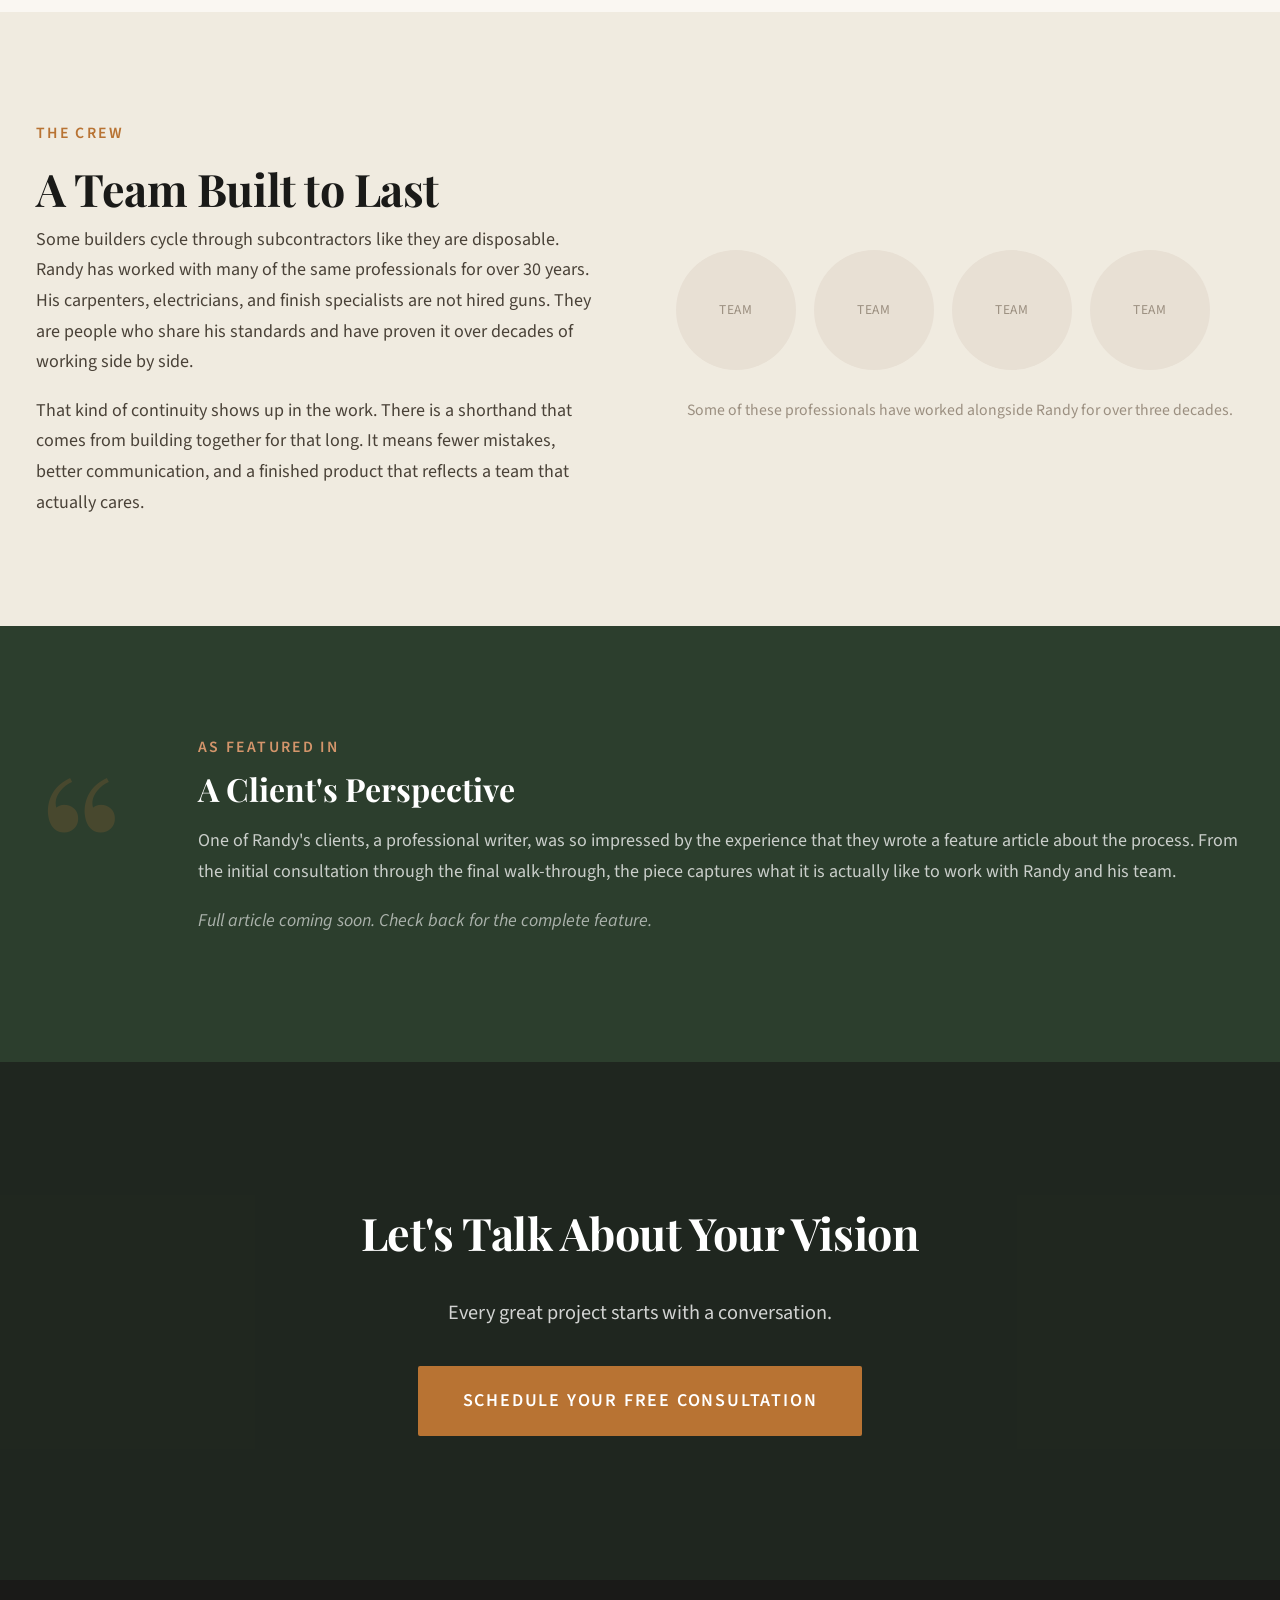
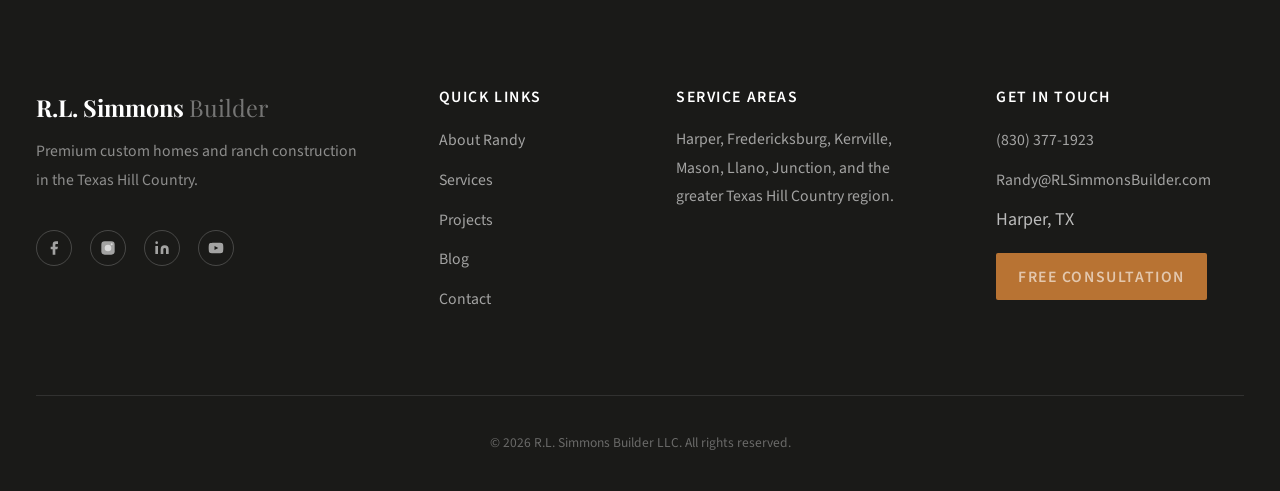
==== commit 5463aaa5: "Add Randy portrait photo to About page Co-Authored-By: Claude Opus 4.6 <noreply@anthropic.com>" ====
--- a/about.html
+++ b/about.html
@@ -52,7 +52,7 @@
         <div class="split">
 
           <div class="story-portrait reveal--left">
-            <div class="placeholder-img" style="aspect-ratio: 3/4;">Randy Portrait</div>
+            <img src="images/hero/RandywithHorse.webp" alt="Randy Simmons" loading="lazy" style="width:100%;height:100%;object-fit:cover;">
           </div>
 
           <div class="story-text reveal--right">
--- a/css/layout.css
+++ b/css/layout.css
@@ -223,6 +223,26 @@
   }
 }
 
+/* Video hero */
+.hero__video {
+  position: absolute;
+  inset: 0;
+  width: 100%;
+  height: 100%;
+  object-fit: cover;
+  object-position: center;
+  z-index: 0;
+}
+
+.hero__overlay--video {
+  background: linear-gradient(
+    to bottom,
+    rgba(var(--charcoal-rgb), 0.25) 0%,
+    rgba(var(--charcoal-rgb), 0.45) 40%,
+    rgba(var(--charcoal-rgb), 0.75) 100%
+  );
+}
+
 /* --- Decorative Divider --- */
 .divider {
   display: flex;
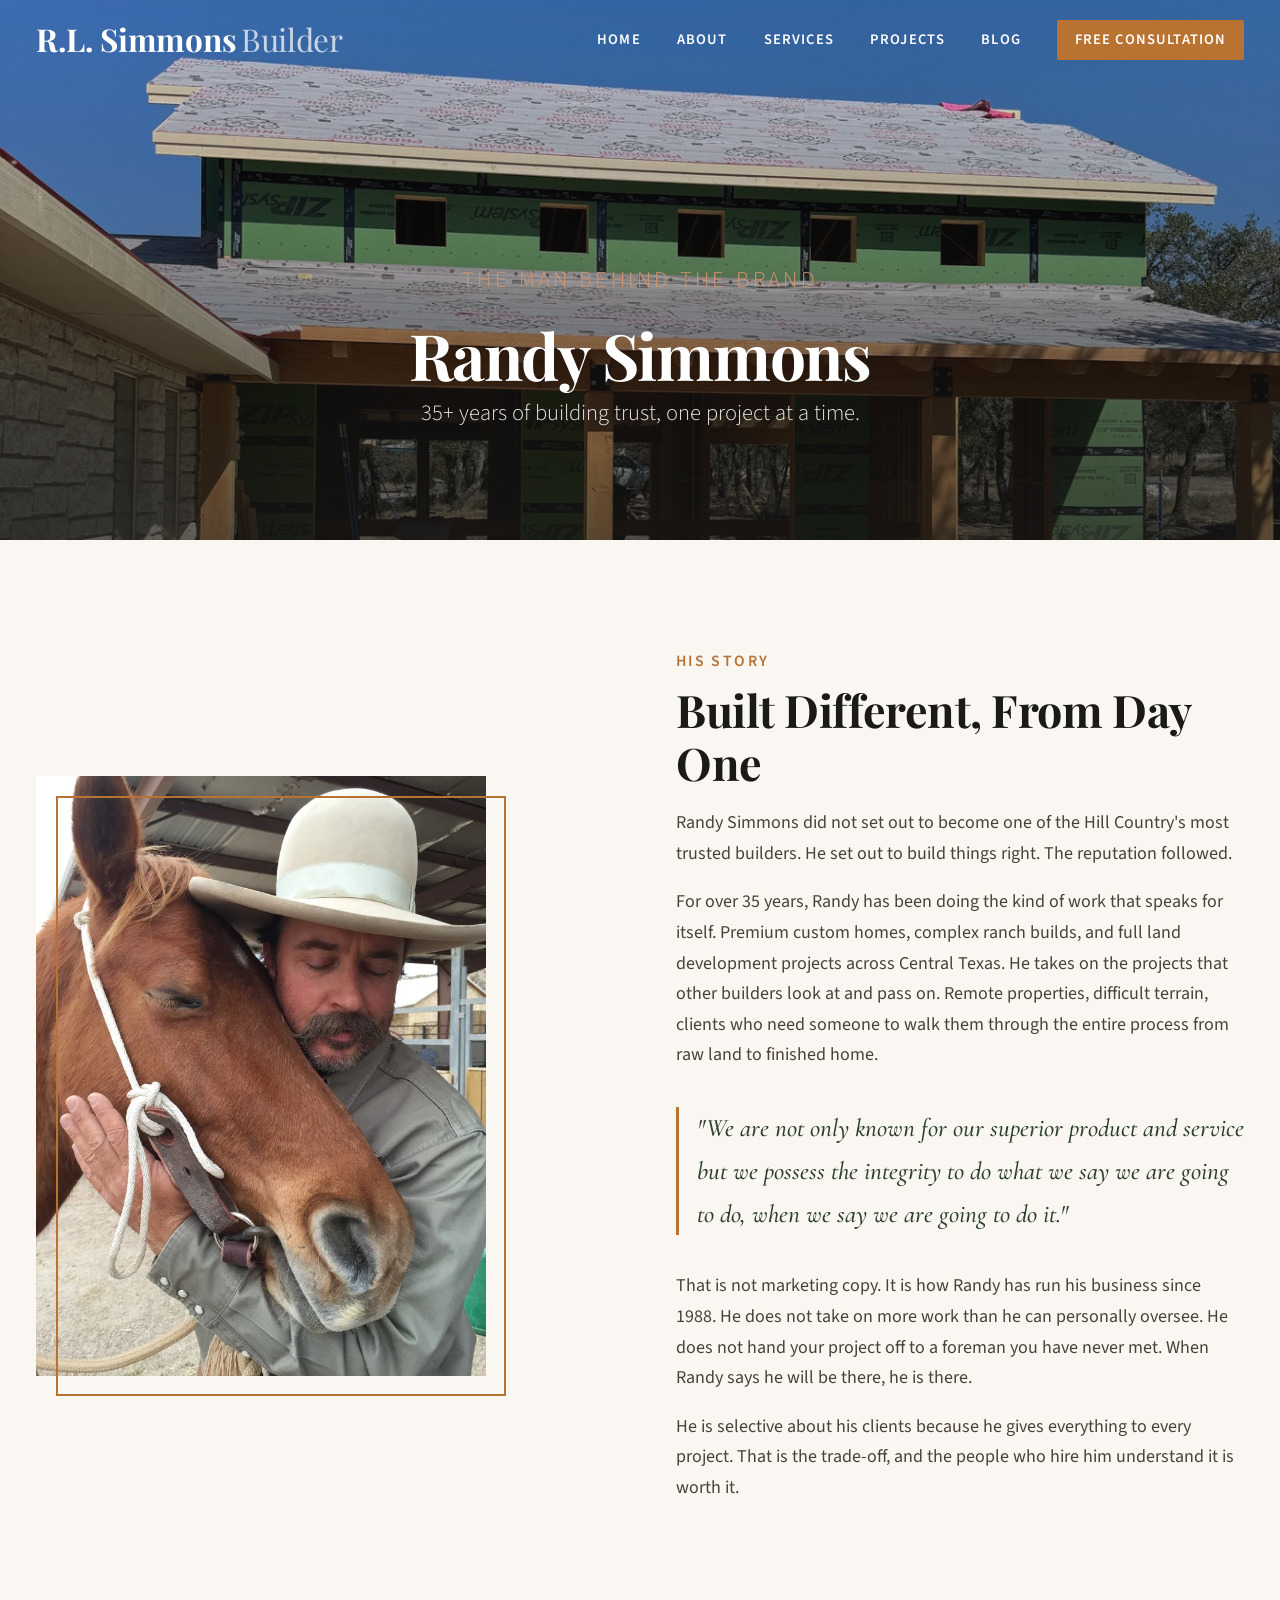
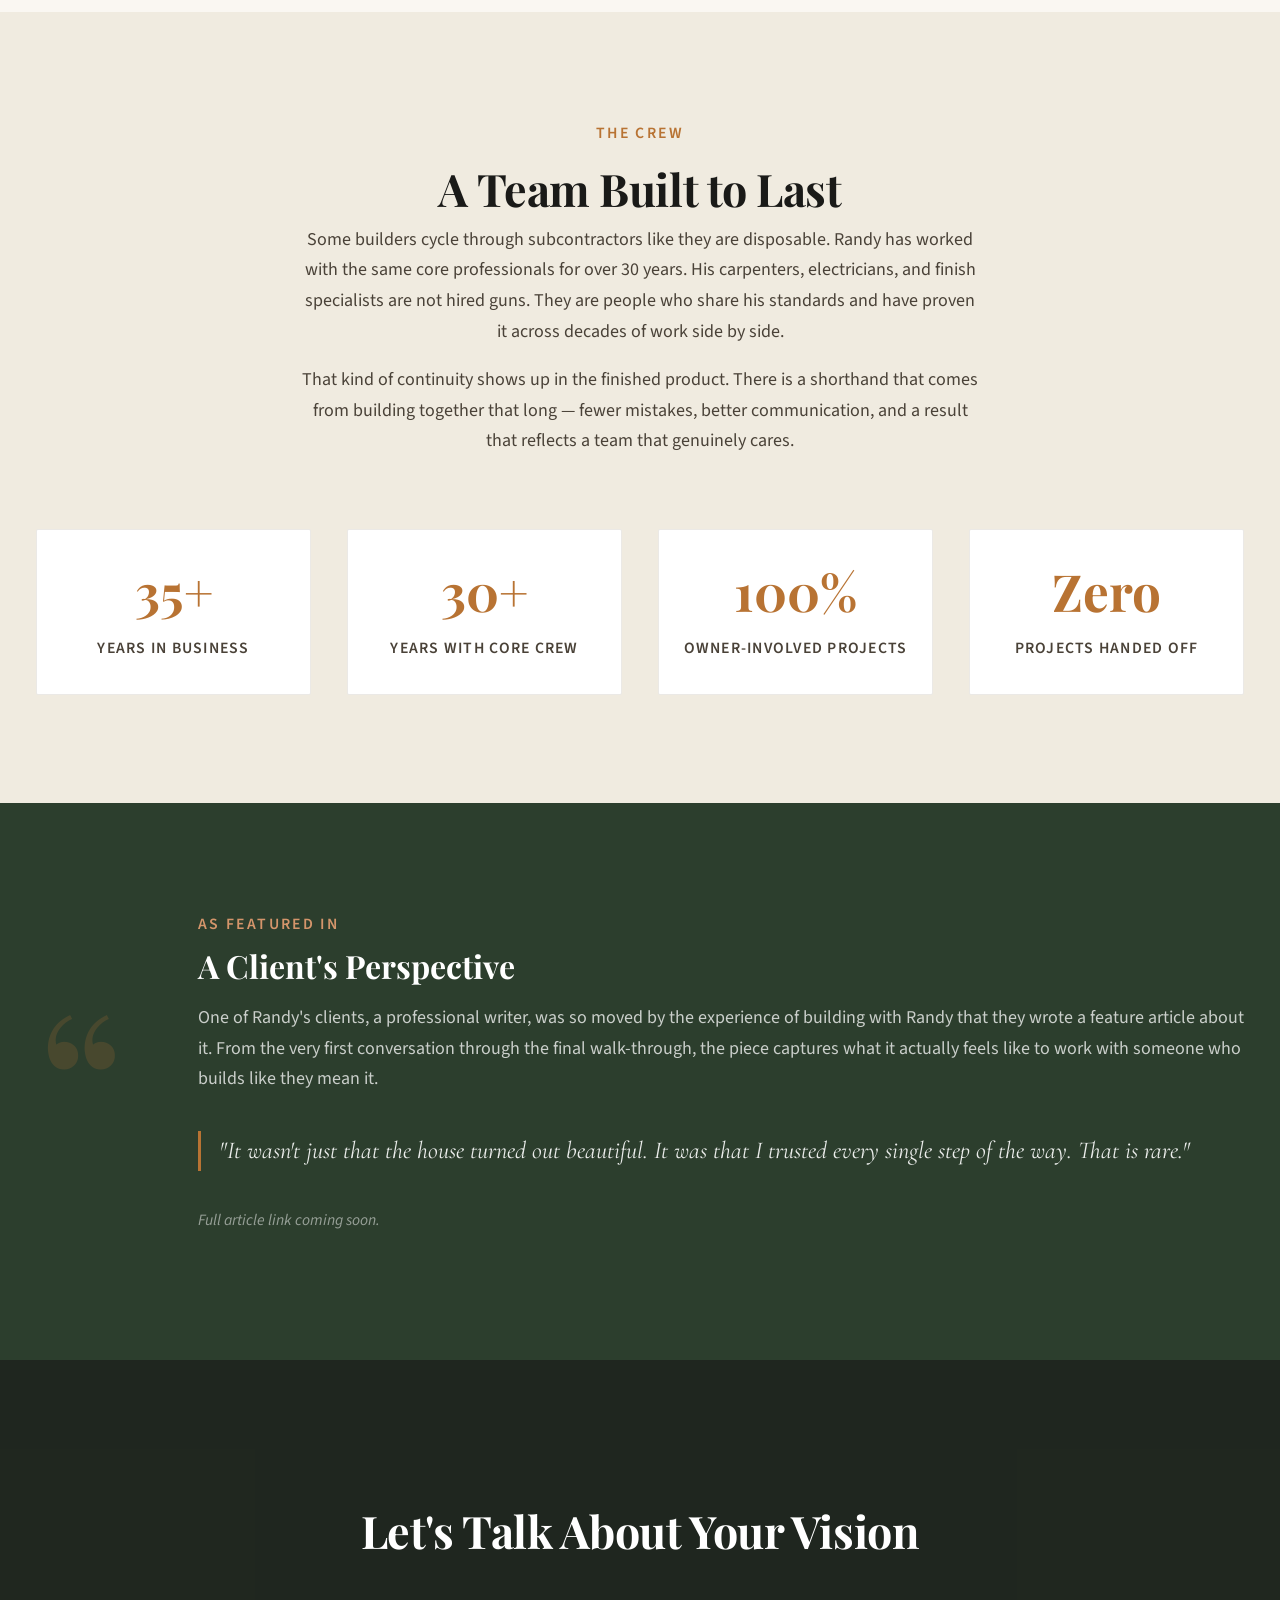
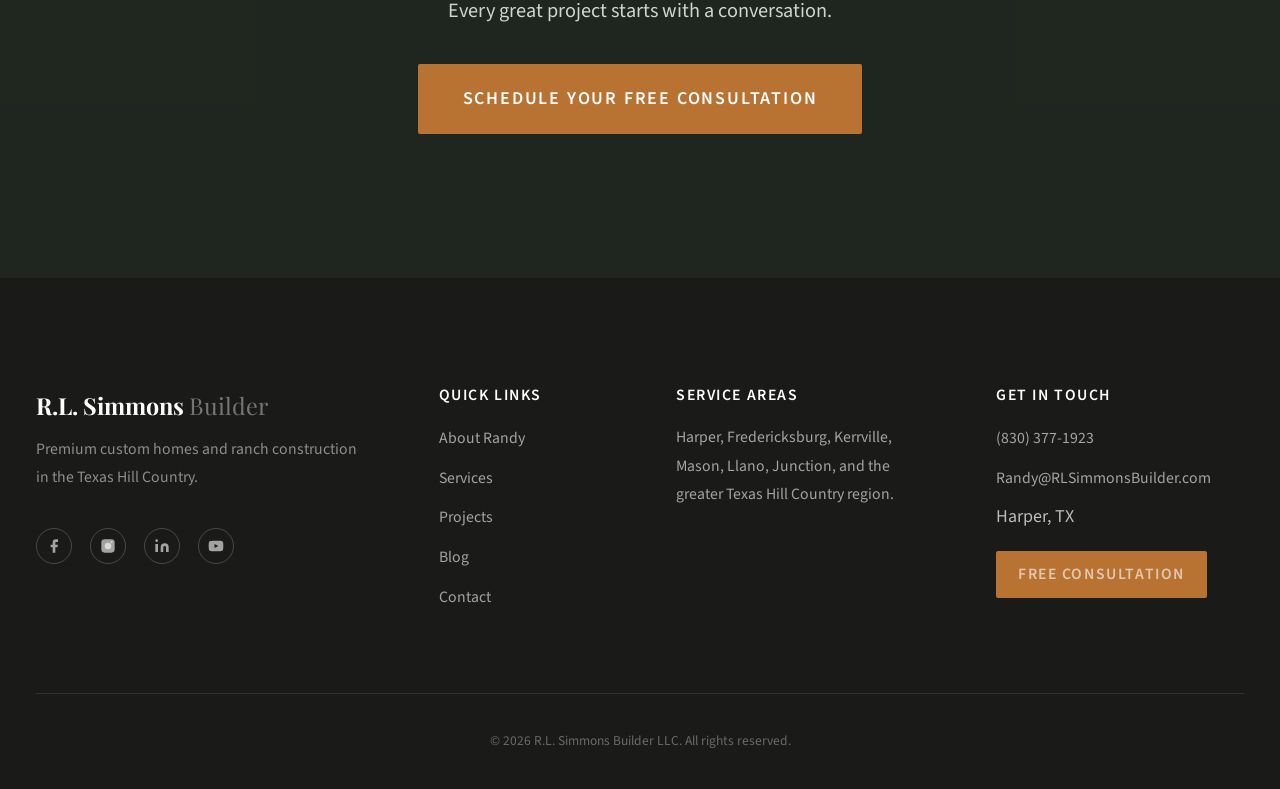
==== commit fc346cee: "Second-pass refinements based on Randy's feedback - Question scroll: first question visible on secti" ====
--- a/about.html
+++ b/about.html
@@ -76,21 +76,28 @@
     <!-- Team -->
     <section class="team-section section--parchment">
       <div class="container">
-        <div class="split">
-          <div class="reveal">
-            <p class="eyebrow">The Crew</p>
-            <h2>A Team Built to Last</h2>
-            <p>Some builders cycle through subcontractors like they are disposable. Randy has worked with many of the same professionals for over 30 years. His carpenters, electricians, and finish specialists are not hired guns. They are people who share his standards and have proven it over decades of working side by side.</p>
-            <p>That kind of continuity shows up in the work. There is a shorthand that comes from building together for that long. It means fewer mistakes, better communication, and a finished product that reflects a team that actually cares.</p>
+        <div class="text-center reveal" style="max-width: 680px; margin: 0 auto var(--space-lg);">
+          <p class="eyebrow">The Crew</p>
+          <h2>A Team Built to Last</h2>
+          <p>Some builders cycle through subcontractors like they are disposable. Randy has worked with the same core professionals for over 30 years. His carpenters, electricians, and finish specialists are not hired guns. They are people who share his standards and have proven it across decades of work side by side.</p>
+          <p>That kind of continuity shows up in the finished product. There is a shorthand that comes from building together that long — fewer mistakes, better communication, and a result that reflects a team that genuinely cares.</p>
+        </div>
+        <div class="team-stats reveal">
+          <div class="team-stat">
+            <div class="team-stat__number">35+</div>
+            <div class="team-stat__label">Years in Business</div>
           </div>
-          <div class="reveal reveal-delay-1">
-            <div class="team-photos">
-              <div class="team-photo">Team</div>
-              <div class="team-photo">Team</div>
-              <div class="team-photo">Team</div>
-              <div class="team-photo">Team</div>
-            </div>
-            <p style="margin-top: var(--space-sm); font-size: var(--text-sm); color: var(--creek-stone); text-align: center;">Some of these professionals have worked alongside Randy for over three decades.</p>
+          <div class="team-stat">
+            <div class="team-stat__number">30+</div>
+            <div class="team-stat__label">Years with Core Crew</div>
+          </div>
+          <div class="team-stat">
+            <div class="team-stat__number">100%</div>
+            <div class="team-stat__label">Owner-Involved Projects</div>
+          </div>
+          <div class="team-stat">
+            <div class="team-stat__number">Zero</div>
+            <div class="team-stat__label">Projects Handed Off</div>
           </div>
         </div>
       </div>
@@ -104,9 +111,11 @@
           <div class="article-card__content">
             <p class="eyebrow">As Featured In</p>
             <h3>A Client's Perspective</h3>
-            <p>One of Randy's clients, a professional writer, was so impressed by the experience that they wrote a feature article about the process. From the initial consultation through the final walk-through, the piece captures what it is actually like to work with Randy and his team.</p>
-            <p style="color: rgba(255,255,255,0.6); font-style: italic;">Full article coming soon. Check back for the complete feature.</p>
-            <!-- Replace with actual article link when available -->
+            <p>One of Randy's clients, a professional writer, was so moved by the experience of building with Randy that they wrote a feature article about it. From the very first conversation through the final walk-through, the piece captures what it actually feels like to work with someone who builds like they mean it.</p>
+            <blockquote style="font-family: var(--font-accent); font-style: italic; font-size: clamp(1.1rem, 2vw, 1.35rem); color: rgba(255,255,255,0.9); border-left: 3px solid var(--copper); padding-left: var(--space-sm); margin: var(--space-md) 0; line-height: 1.65;">"It wasn't just that the house turned out beautiful. It was that I trusted every single step of the way. That is rare."</blockquote>
+            <!-- Uncomment and update when article URL is available: -->
+            <!-- <a href="[ARTICLE_URL]" target="_blank" rel="noopener" class="link-arrow link-arrow--white" style="margin-top: var(--space-sm);">Read the Full Article</a> -->
+            <p style="color: rgba(255,255,255,0.5); font-size: var(--text-sm); font-style: italic;">Full article link coming soon.</p>
           </div>
         </div>
       </div>
--- a/css/components.css
+++ b/css/components.css
@@ -123,7 +123,7 @@
 
 .wordmark {
   font-family: var(--font-display);
-  font-size: 1.5rem;
+  font-size: 1.75rem;
   font-weight: 700;
   color: white;
   letter-spacing: -0.01em;
@@ -133,7 +133,7 @@
 
 .wordmark-suffix {
   font-weight: 400;
-  color: rgba(255, 255, 255, 0.6);
+  color: rgba(255, 255, 255, 0.72);
   margin-left: 0.15em;
   transition: color 0.3s ease;
 }
@@ -149,7 +149,7 @@
 }
 
 .header-scrolled .wordmark-suffix {
-  color: var(--creek-stone);
+  color: var(--aged-iron);
 }
 
 .header-scrolled .main-nav a {
--- a/css/pages/about.css
+++ b/css/pages/about.css
@@ -57,27 +57,45 @@
   margin-bottom: var(--space-xs);
 }
 
-.team-photos {
-  display: flex;
-  gap: var(--space-sm);
+/* Team trust stats (replaces team-photo circles) */
+.team-stats {
+  display: grid;
+  grid-template-columns: repeat(2, 1fr);
+  gap: var(--space-md);
   margin-top: var(--space-md);
-  overflow-x: auto;
-  padding-bottom: var(--space-xs);
 }
 
-.team-photo {
-  width: 120px;
-  height: 120px;
-  border-radius: 50%;
-  flex-shrink: 0;
-  background: var(--limestone);
-  display: flex;
-  align-items: center;
-  justify-content: center;
-  font-size: var(--text-xs);
-  color: var(--creek-stone);
+@media (min-width: 768px) {
+  .team-stats {
+    grid-template-columns: repeat(4, 1fr);
+  }
+}
+
+.team-stat {
+  text-align: center;
+  padding: var(--space-md) var(--space-sm);
+  background: white;
+  border: 1px solid rgba(var(--creek-stone-rgb), 0.2);
+  border-radius: 2px;
+}
+
+.team-stat__number {
+  font-family: var(--font-display);
+  font-size: clamp(2rem, 4vw, 3rem);
+  font-weight: 700;
+  color: var(--copper);
+  line-height: 1;
+  margin-bottom: 0.4em;
+}
+
+.team-stat__label {
+  font-family: var(--font-body);
+  font-size: var(--text-sm);
+  font-weight: 600;
   text-transform: uppercase;
-  letter-spacing: 0.05em;
+  letter-spacing: 0.08em;
+  color: var(--aged-iron);
+  line-height: 1.3;
 }
 
 /* --- Featured Article Section --- */
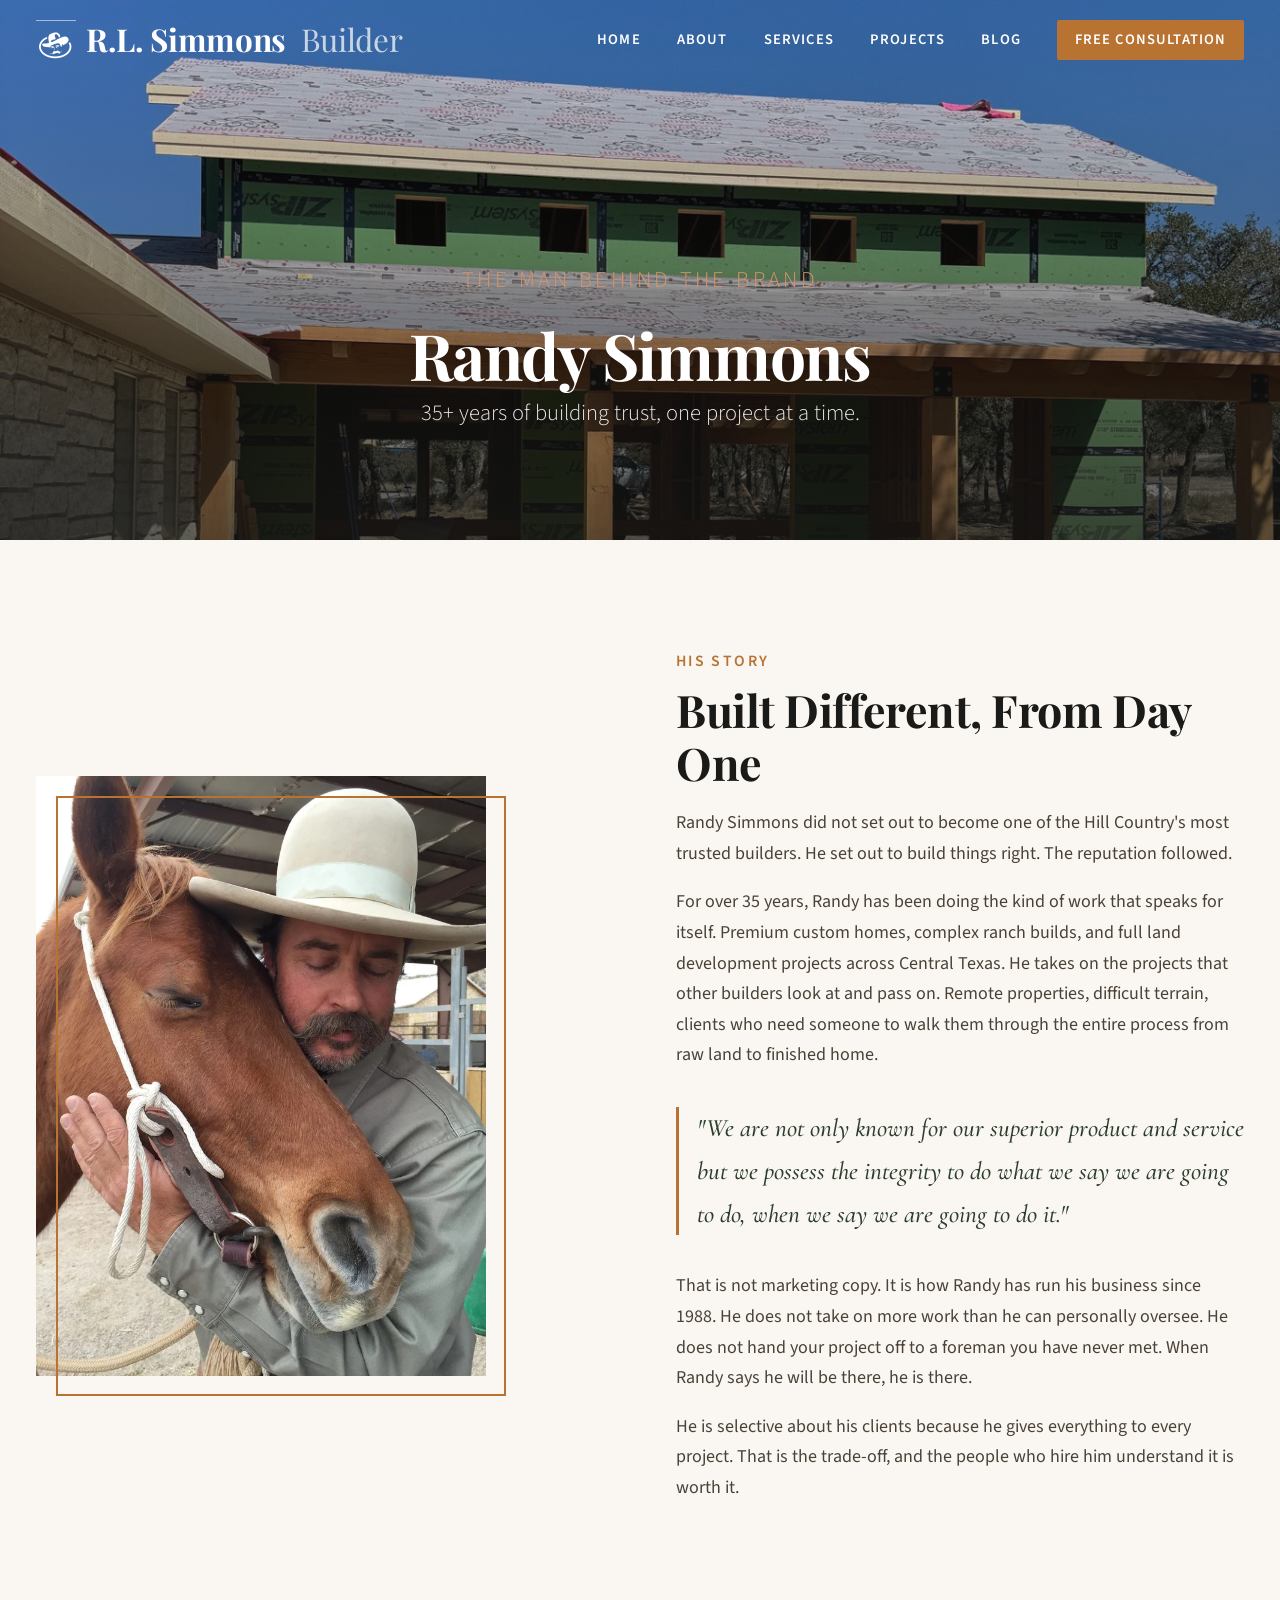
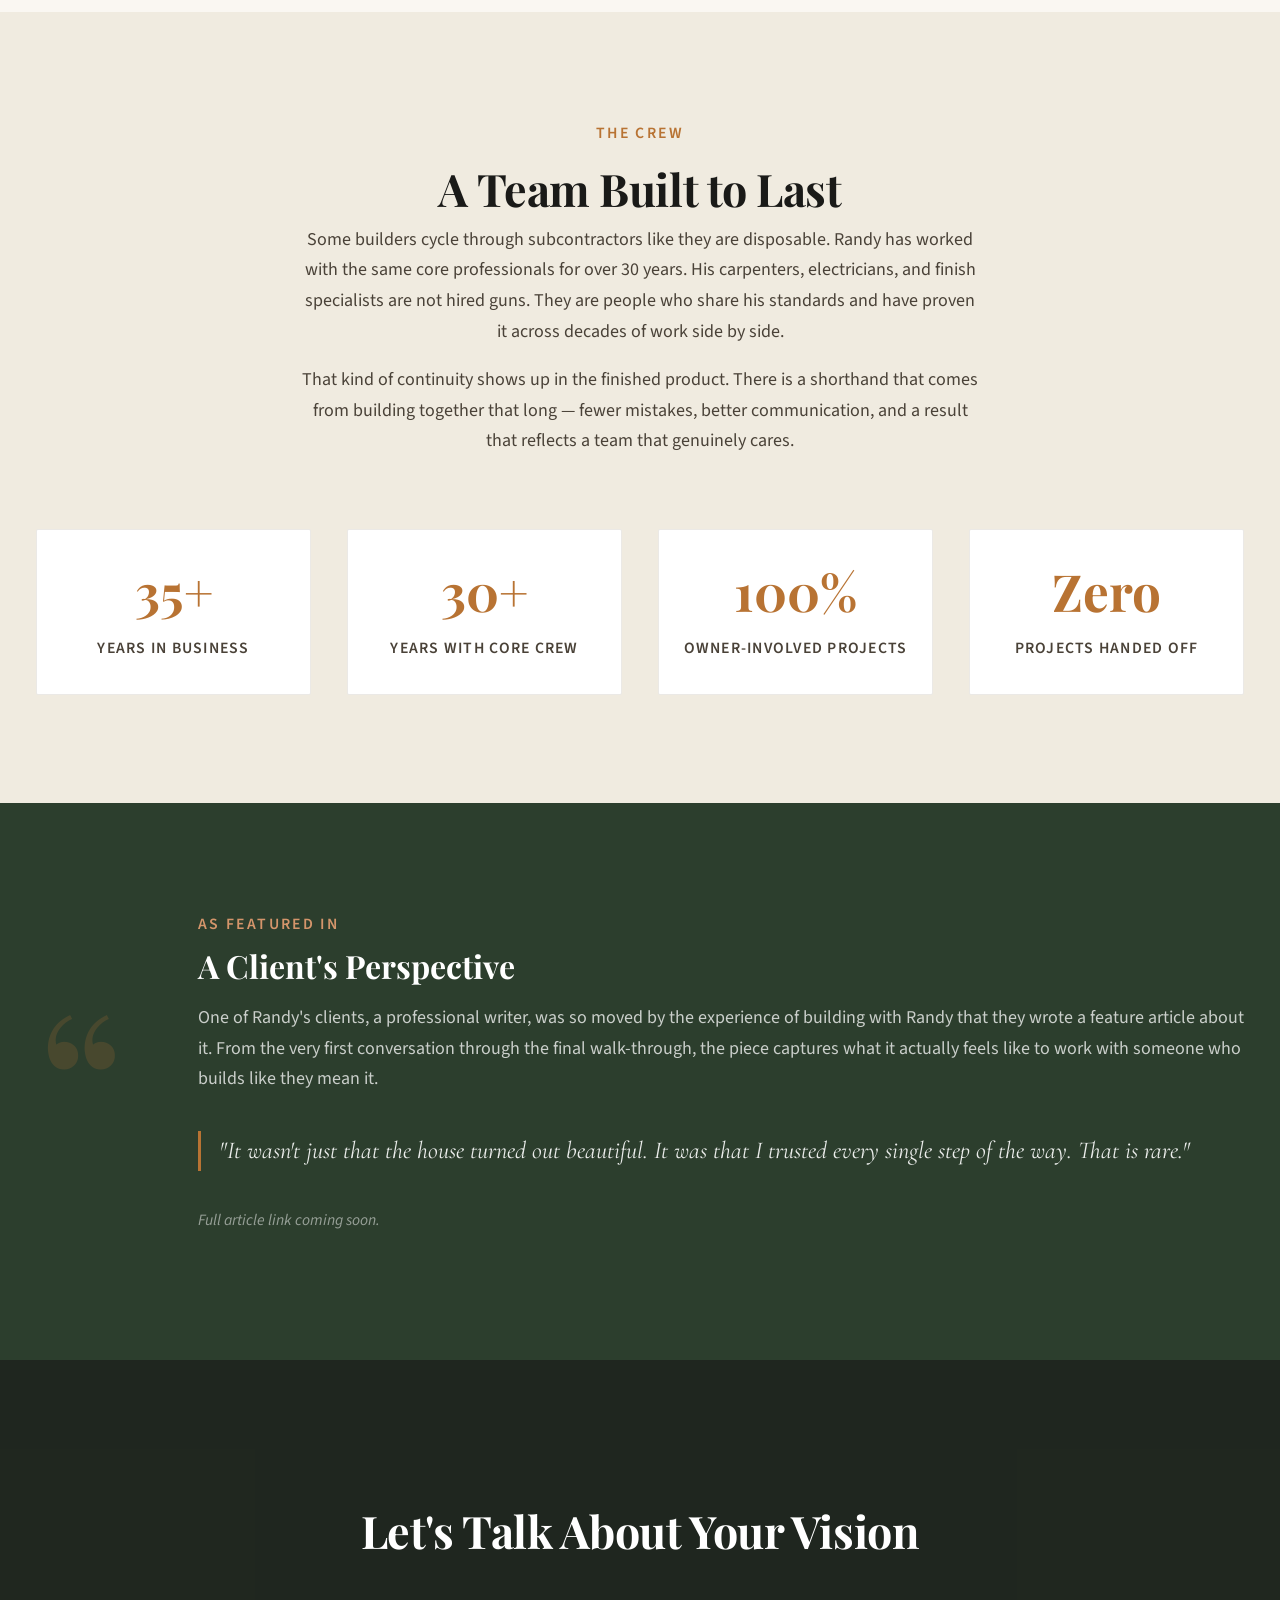
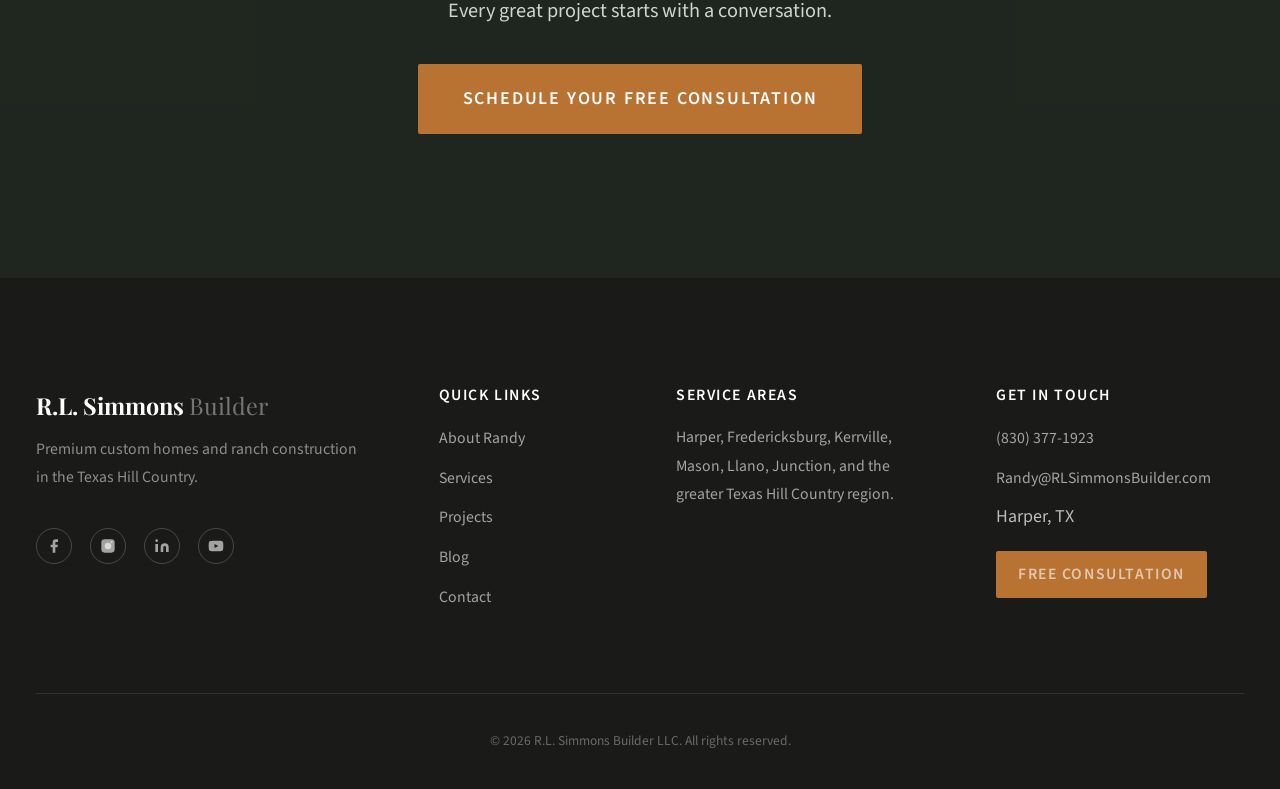
==== commit ddbadc86: "Add brand mark icon to header wordmark across all pages Extracted cowboy mark from the .ai file, pla" ====
--- a/about.html
+++ b/about.html
@@ -18,7 +18,7 @@
   <!-- HEADER -->
   <header class="site-header">
     <div class="header-inner">
-      <a class="wordmark" href="index.html">R.L. Simmons<span class="wordmark-suffix">Builder</span></a>
+      <a class="wordmark" href="index.html"><img src="images/logo/mark-icon.png" alt="" class="wordmark-icon" aria-hidden="true">R.L. Simmons<span class="wordmark-suffix">Builder</span></a>
       <nav class="main-nav" id="main-nav">
         <a href="index.html">Home</a>
         <a href="about.html">About</a>
--- a/css/components.css
+++ b/css/components.css
@@ -122,6 +122,9 @@
 }
 
 .wordmark {
+  display: flex;
+  align-items: center;
+  gap: 0.55rem;
   font-family: var(--font-display);
   font-size: 1.75rem;
   font-weight: 700;
@@ -129,6 +132,16 @@
   letter-spacing: -0.01em;
   transition: color 0.3s ease;
   z-index: 1001;
+}
+
+.wordmark-icon {
+  width: 40px;
+  height: 40px;
+  object-fit: contain;
+  flex-shrink: 0;
+  /* Invert to white when over hero (default header state) */
+  filter: invert(1) brightness(2);
+  transition: filter 0.3s ease;
 }
 
 .wordmark-suffix {
@@ -136,6 +149,11 @@
   color: rgba(255, 255, 255, 0.72);
   margin-left: 0.15em;
   transition: color 0.3s ease;
+}
+
+/* When header is scrolled, show icon in brand dark color */
+.header-scrolled .wordmark-icon {
+  filter: none;
 }
 
 /* Scrolled state */
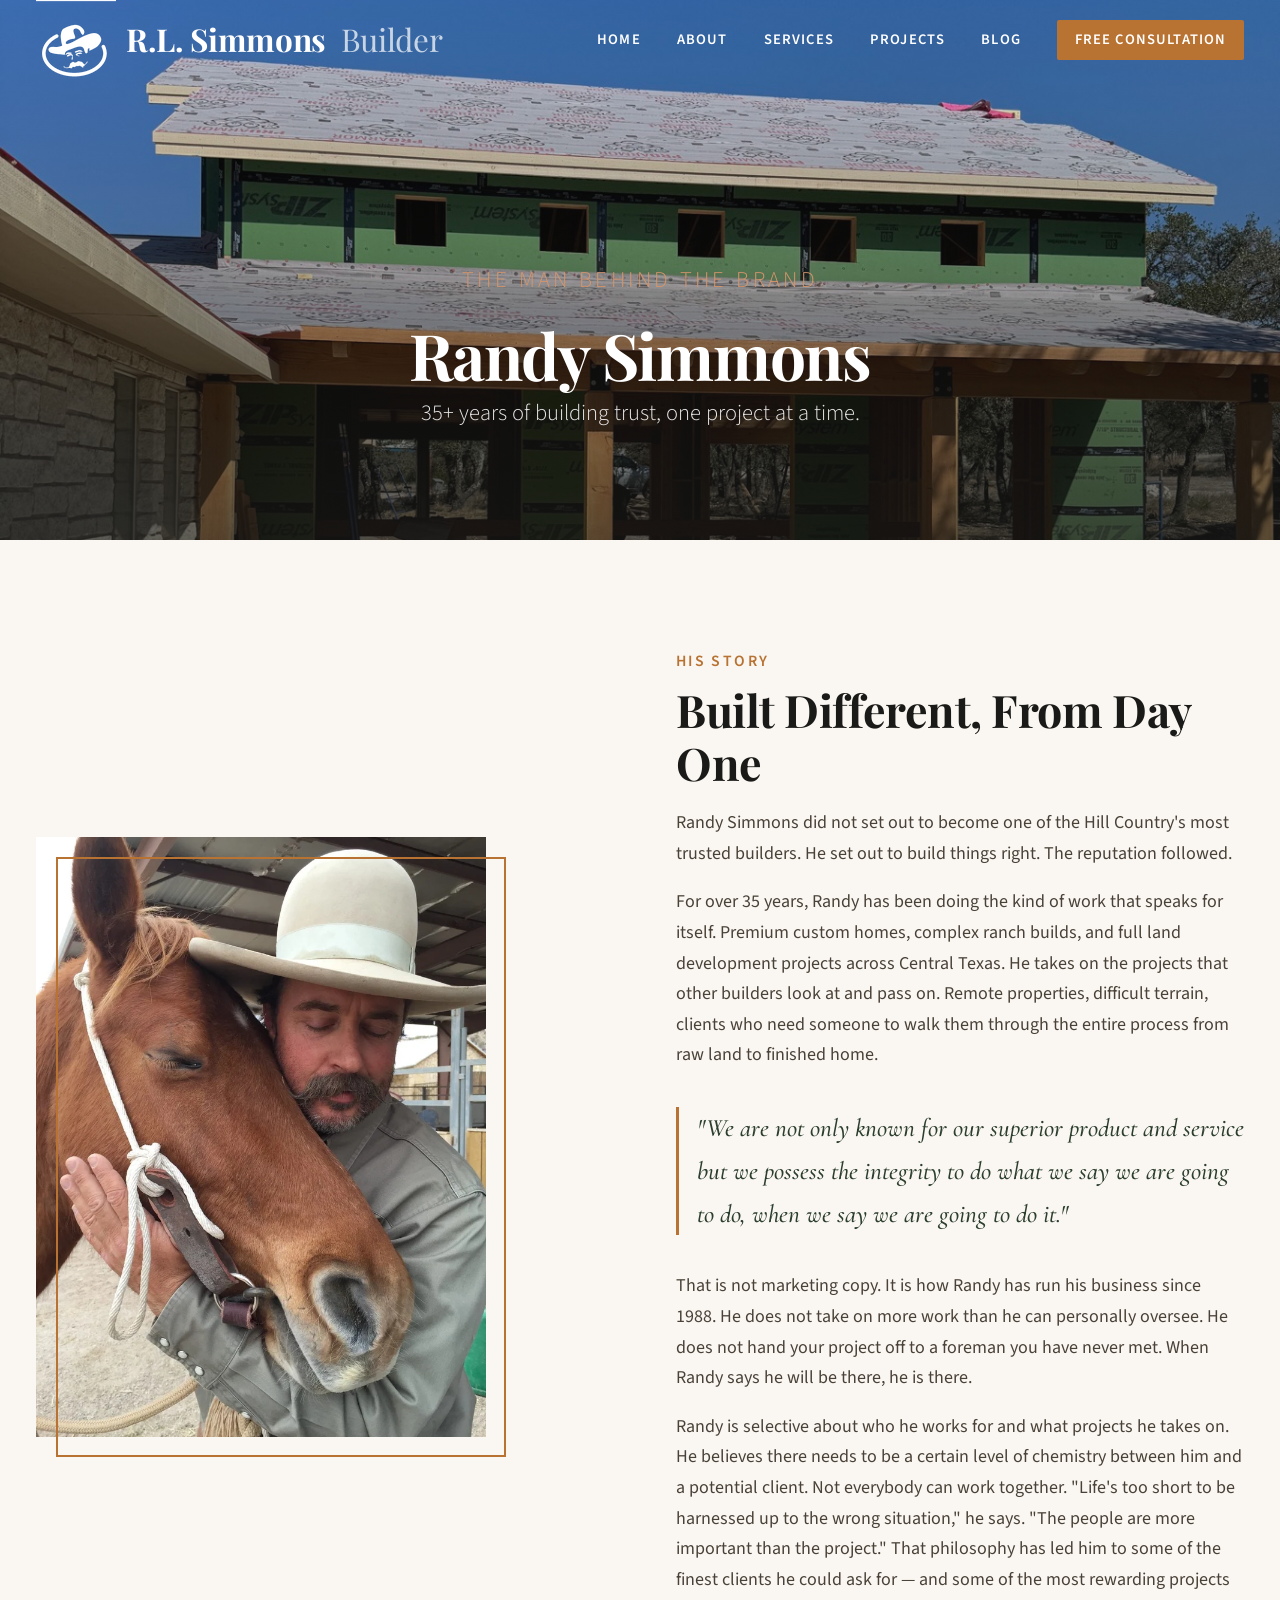
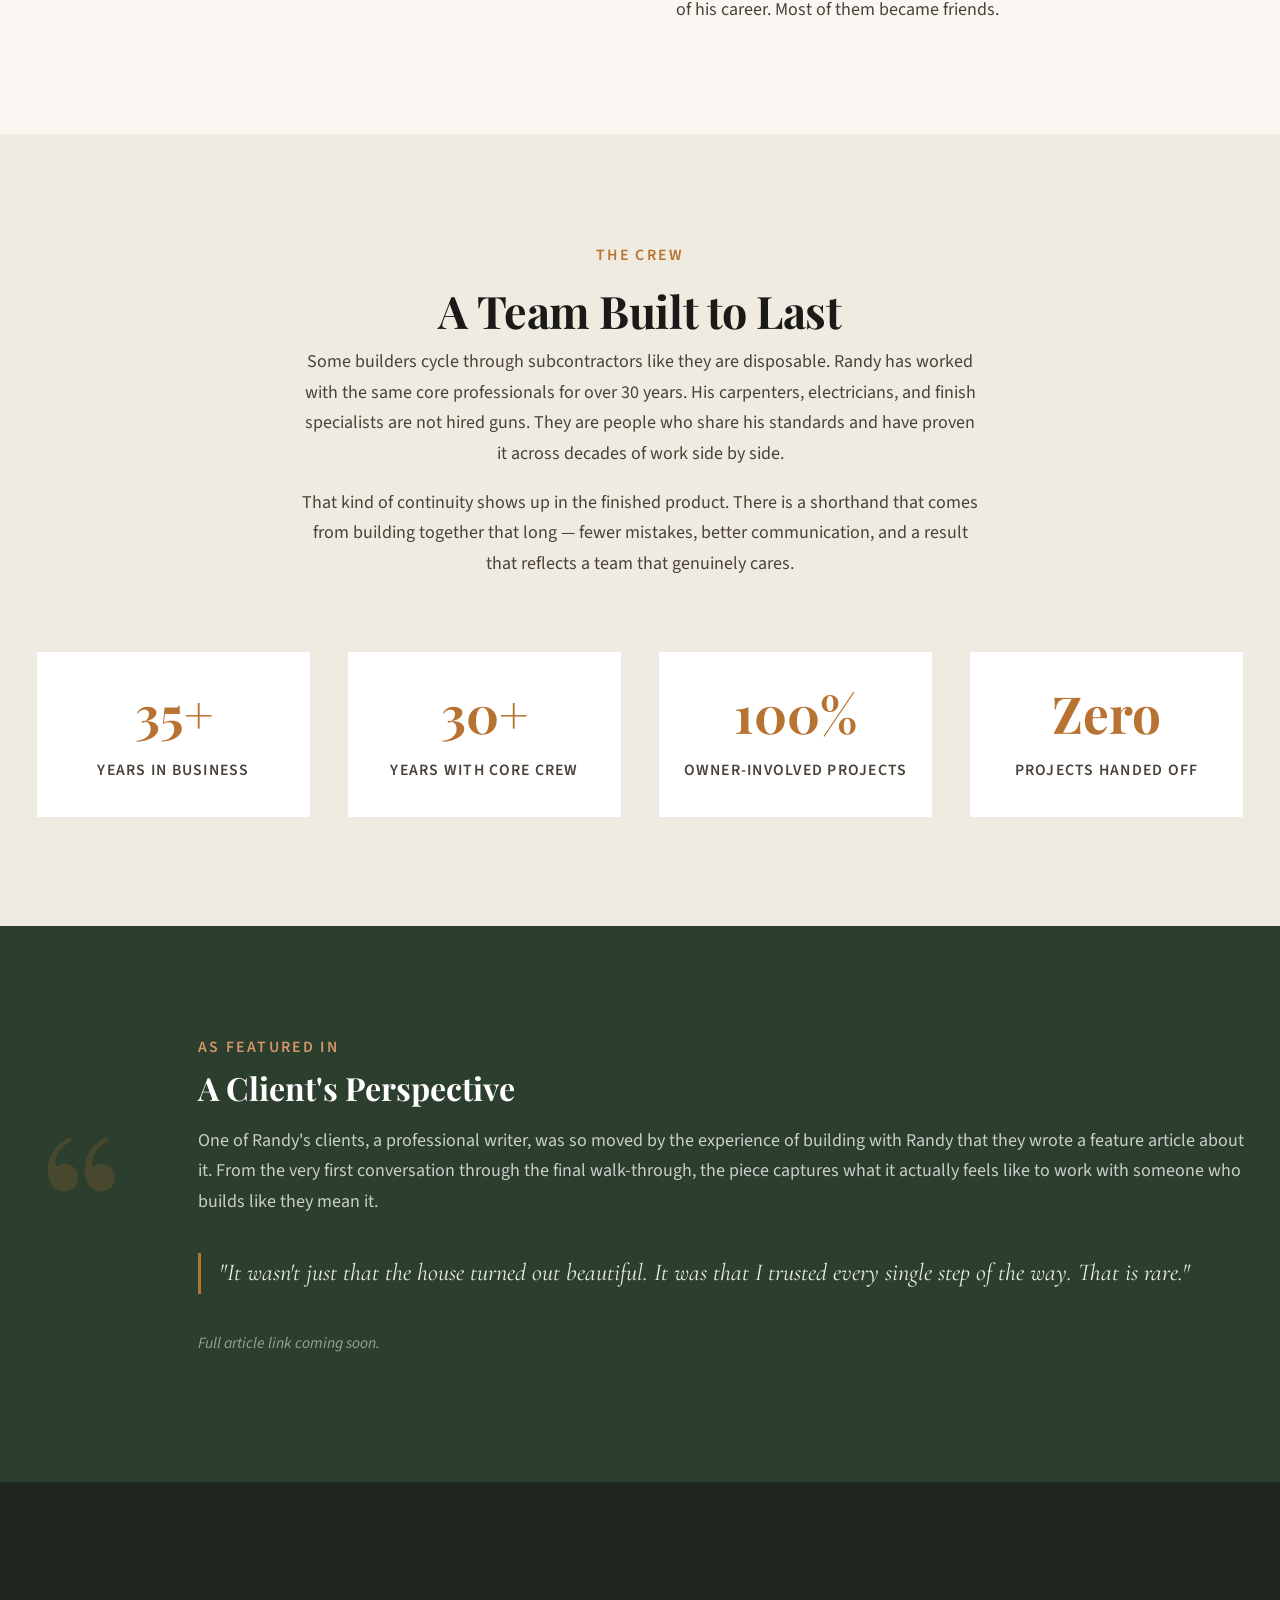
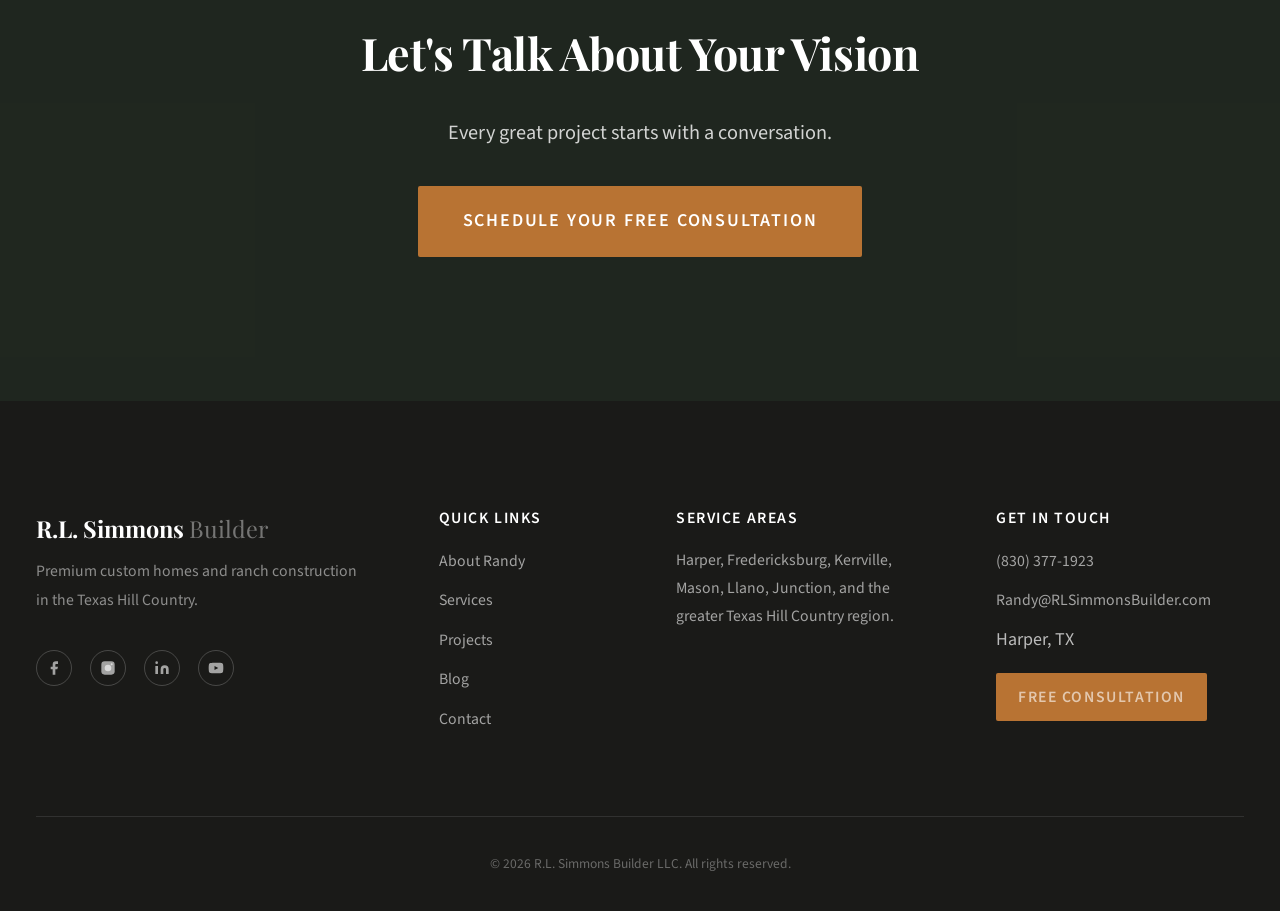
==== commit c0eb2d5a: "Update About page with Randy's words on client selectivity Replaced the closing paragraph with Randy" ====
--- a/about.html
+++ b/about.html
@@ -66,7 +66,7 @@
             </div>
 
             <p>That is not marketing copy. It is how Randy has run his business since 1988. He does not take on more work than he can personally oversee. He does not hand your project off to a foreman you have never met. When Randy says he will be there, he is there.</p>
-            <p>He is selective about his clients because he gives everything to every project. That is the trade-off, and the people who hire him understand it is worth it.</p>
+            <p>Randy is selective about who he works for and what projects he takes on. He believes there needs to be a certain level of chemistry between him and a potential client. Not everybody can work together. "Life's too short to be harnessed up to the wrong situation," he says. "The people are more important than the project." That philosophy has led him to some of the finest clients he could ask for — and some of the most rewarding projects of his career. Most of them became friends.</p>
           </div>
 
         </div>
--- a/css/components.css
+++ b/css/components.css
@@ -135,8 +135,8 @@
 }
 
 .wordmark-icon {
-  width: 40px;
-  height: 40px;
+  width: 80px;
+  height: 80px;
   object-fit: contain;
   flex-shrink: 0;
   /* Invert to white when over hero (default header state) */
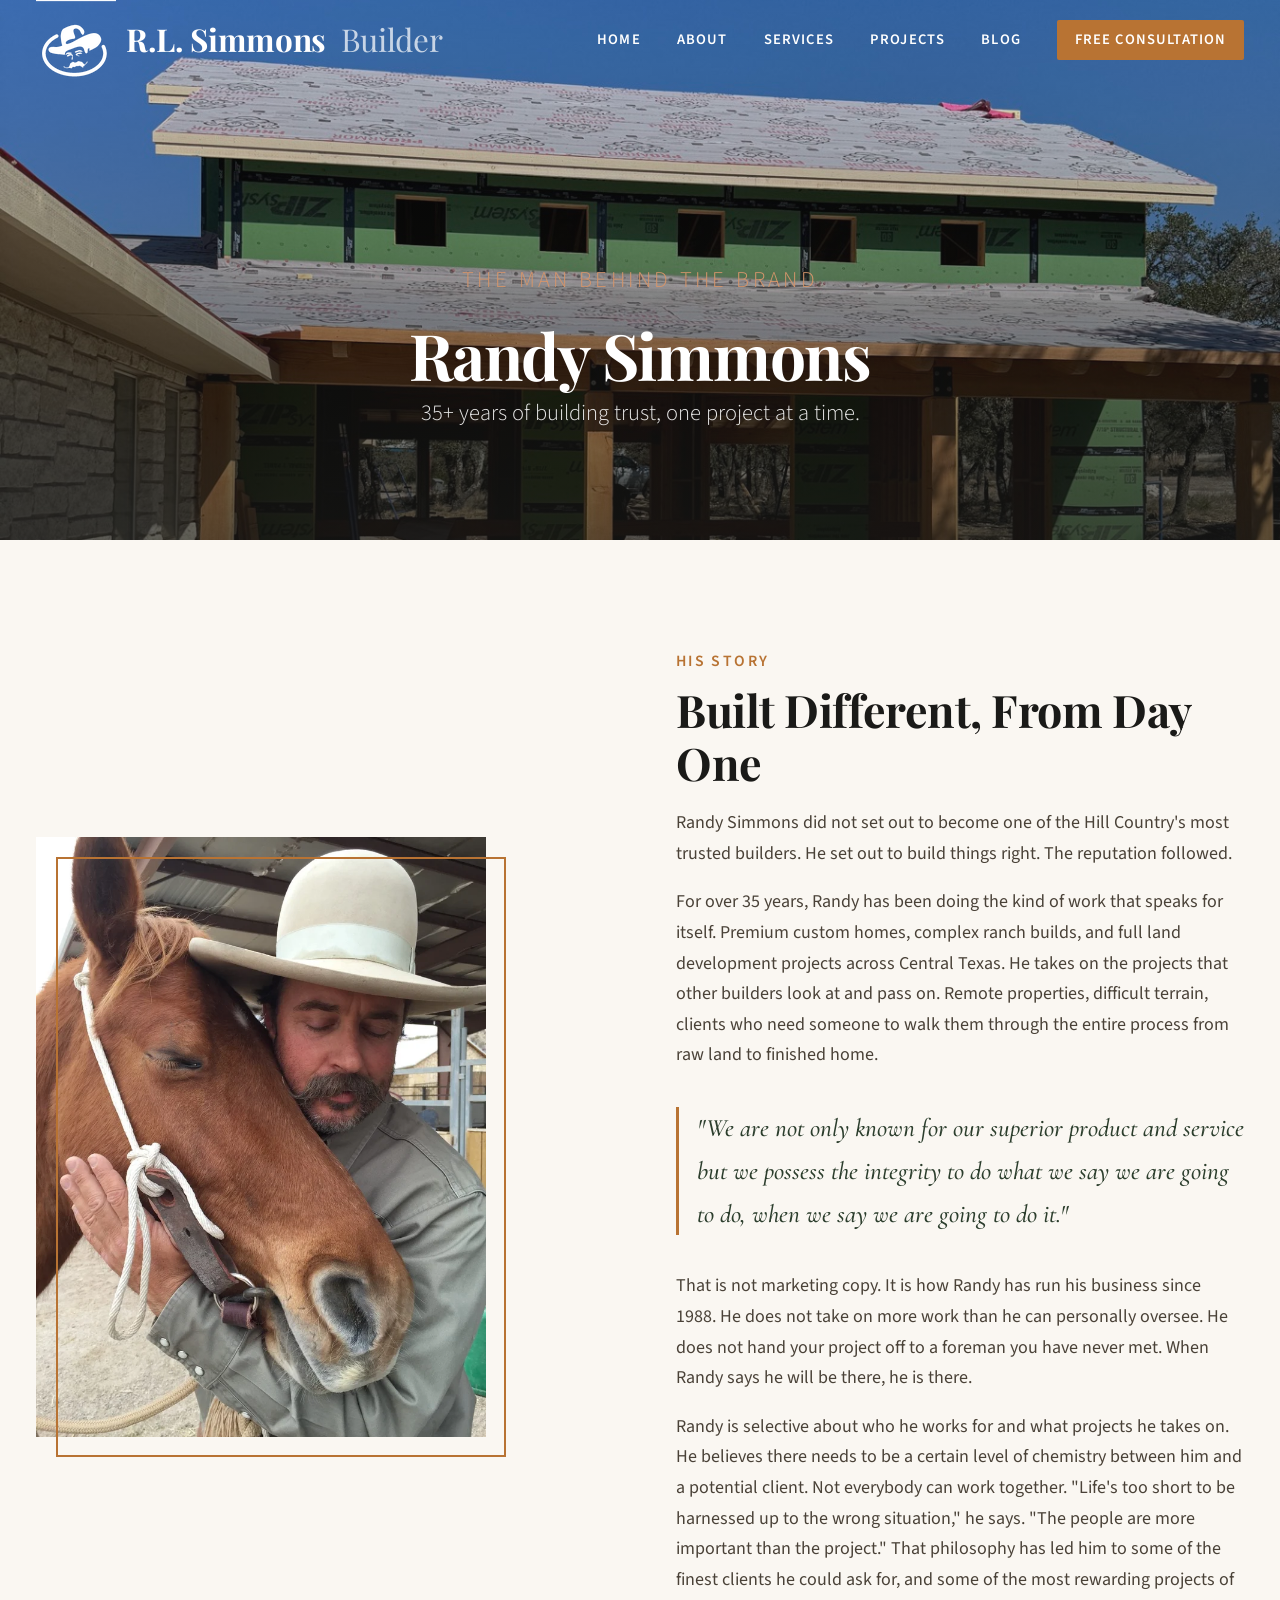
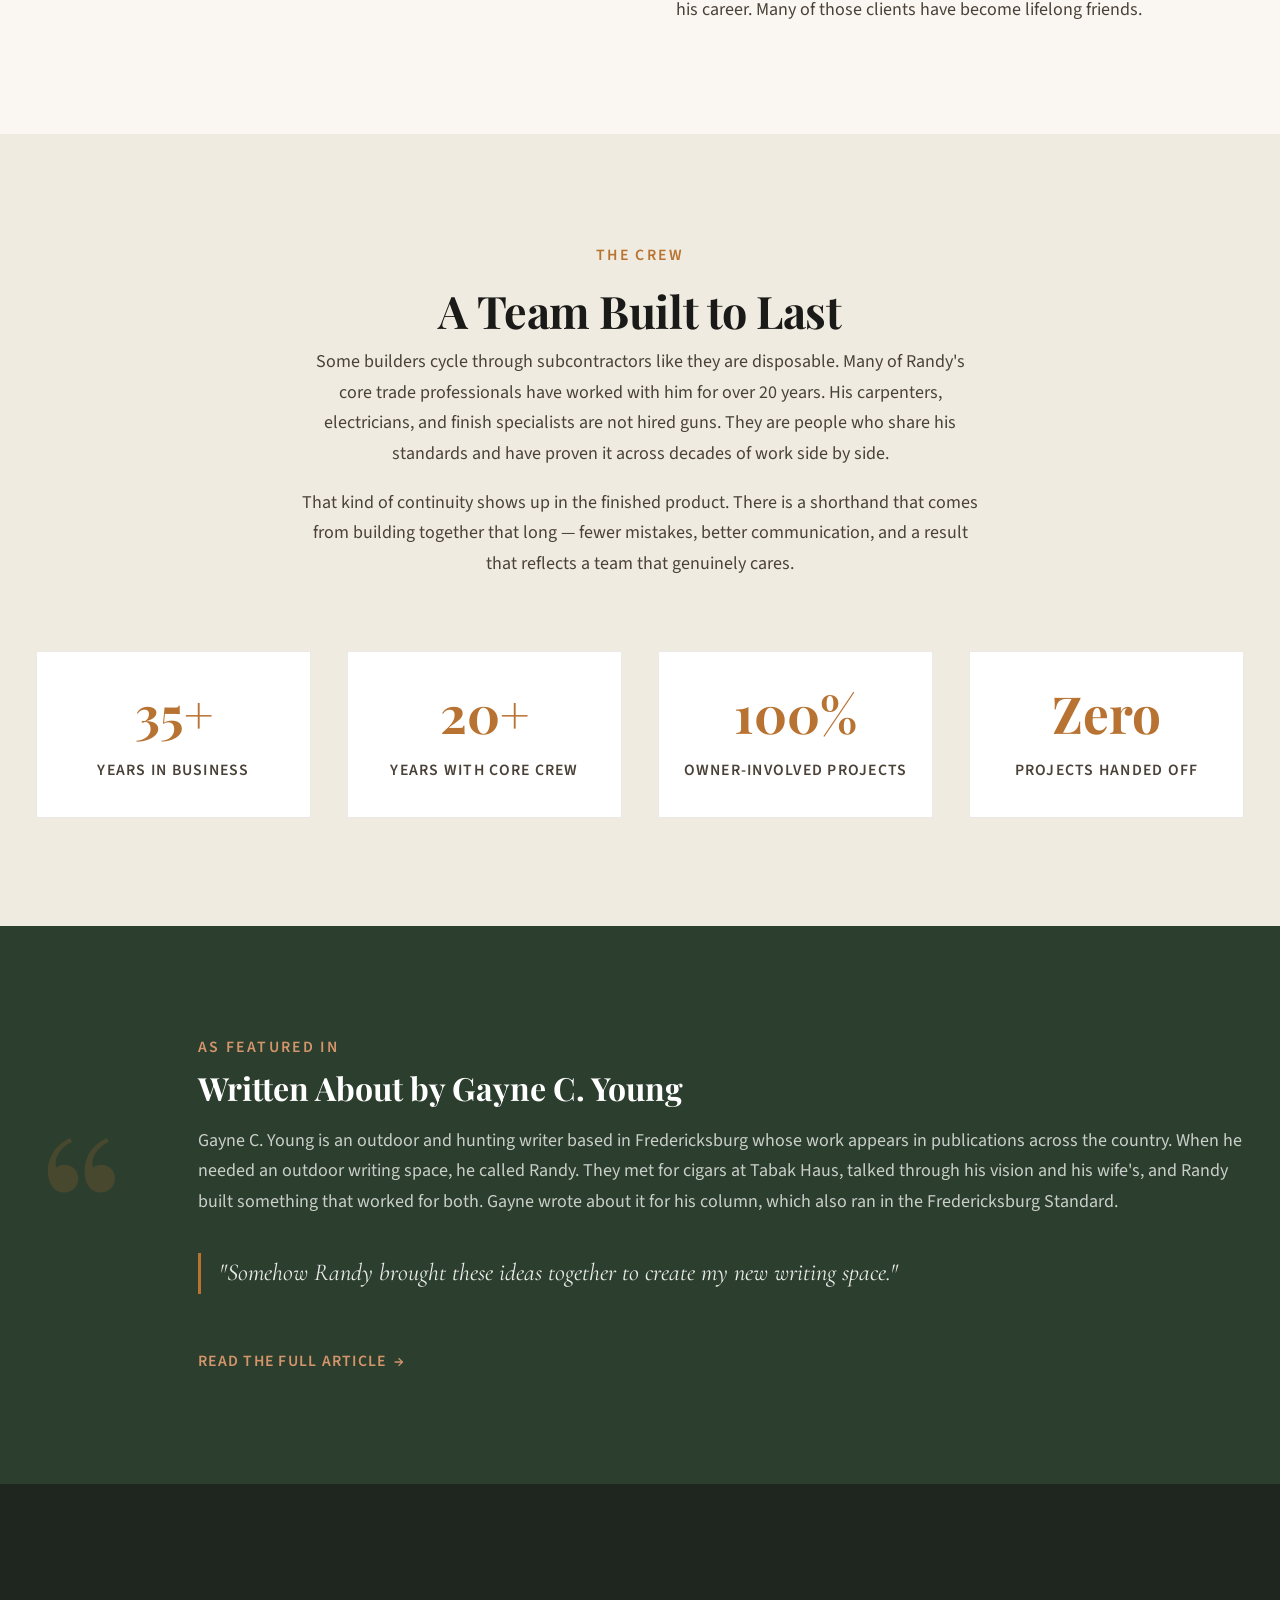
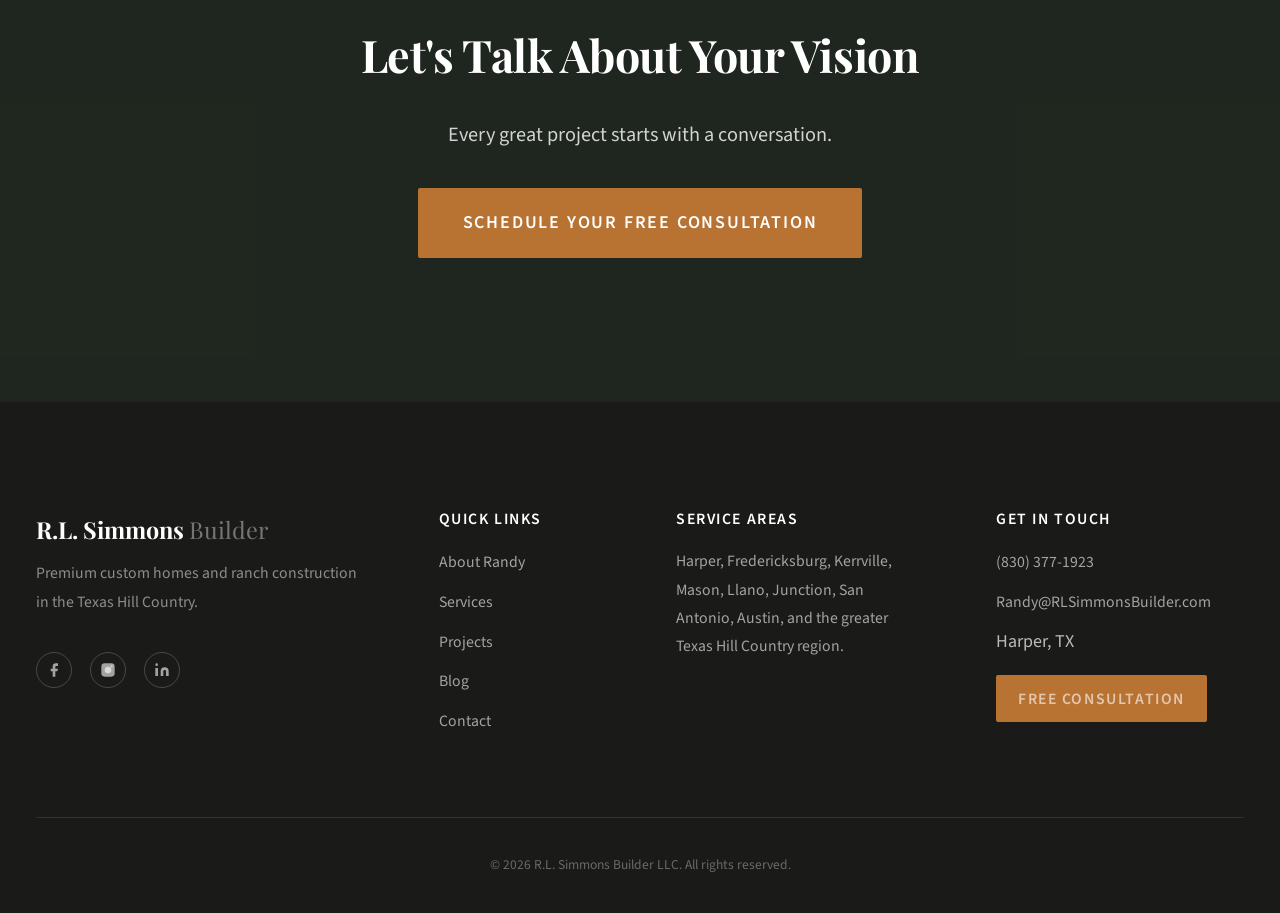
==== commit 221095ab: "Pre-launch: GHL form, blog articles, project images, contact hero, UI polish - Replace contact hero " ====
--- a/about.html
+++ b/about.html
@@ -66,7 +66,7 @@
             </div>
 
             <p>That is not marketing copy. It is how Randy has run his business since 1988. He does not take on more work than he can personally oversee. He does not hand your project off to a foreman you have never met. When Randy says he will be there, he is there.</p>
-            <p>Randy is selective about who he works for and what projects he takes on. He believes there needs to be a certain level of chemistry between him and a potential client. Not everybody can work together. "Life's too short to be harnessed up to the wrong situation," he says. "The people are more important than the project." That philosophy has led him to some of the finest clients he could ask for — and some of the most rewarding projects of his career. Most of them became friends.</p>
+            <p>Randy is selective about who he works for and what projects he takes on. He believes there needs to be a certain level of chemistry between him and a potential client. Not everybody can work together. "Life's too short to be harnessed up to the wrong situation," he says. "The people are more important than the project." That philosophy has led him to some of the finest clients he could ask for, and some of the most rewarding projects of his career. Many of those clients have become lifelong friends.</p>
           </div>
 
         </div>
@@ -79,7 +79,7 @@
         <div class="text-center reveal" style="max-width: 680px; margin: 0 auto var(--space-lg);">
           <p class="eyebrow">The Crew</p>
           <h2>A Team Built to Last</h2>
-          <p>Some builders cycle through subcontractors like they are disposable. Randy has worked with the same core professionals for over 30 years. His carpenters, electricians, and finish specialists are not hired guns. They are people who share his standards and have proven it across decades of work side by side.</p>
+          <p>Some builders cycle through subcontractors like they are disposable. Many of Randy's core trade professionals have worked with him for over 20 years. His carpenters, electricians, and finish specialists are not hired guns. They are people who share his standards and have proven it across decades of work side by side.</p>
           <p>That kind of continuity shows up in the finished product. There is a shorthand that comes from building together that long — fewer mistakes, better communication, and a result that reflects a team that genuinely cares.</p>
         </div>
         <div class="team-stats reveal">
@@ -88,7 +88,7 @@
             <div class="team-stat__label">Years in Business</div>
           </div>
           <div class="team-stat">
-            <div class="team-stat__number">30+</div>
+            <div class="team-stat__number">20+</div>
             <div class="team-stat__label">Years with Core Crew</div>
           </div>
           <div class="team-stat">
@@ -110,12 +110,10 @@
           <div class="article-card__quote-mark">&ldquo;</div>
           <div class="article-card__content">
             <p class="eyebrow">As Featured In</p>
-            <h3>A Client's Perspective</h3>
-            <p>One of Randy's clients, a professional writer, was so moved by the experience of building with Randy that they wrote a feature article about it. From the very first conversation through the final walk-through, the piece captures what it actually feels like to work with someone who builds like they mean it.</p>
-            <blockquote style="font-family: var(--font-accent); font-style: italic; font-size: clamp(1.1rem, 2vw, 1.35rem); color: rgba(255,255,255,0.9); border-left: 3px solid var(--copper); padding-left: var(--space-sm); margin: var(--space-md) 0; line-height: 1.65;">"It wasn't just that the house turned out beautiful. It was that I trusted every single step of the way. That is rare."</blockquote>
-            <!-- Uncomment and update when article URL is available: -->
-            <!-- <a href="[ARTICLE_URL]" target="_blank" rel="noopener" class="link-arrow link-arrow--white" style="margin-top: var(--space-sm);">Read the Full Article</a> -->
-            <p style="color: rgba(255,255,255,0.5); font-size: var(--text-sm); font-style: italic;">Full article link coming soon.</p>
+            <h3>Written About by Gayne C. Young</h3>
+            <p>Gayne C. Young is an outdoor and hunting writer based in Fredericksburg whose work appears in publications across the country. When he needed an outdoor writing space, he called Randy. They met for cigars at Tabak Haus, talked through his vision and his wife's, and Randy built something that worked for both. Gayne wrote about it for his column, which also ran in the Fredericksburg Standard.</p>
+            <blockquote style="font-family: var(--font-accent); font-style: italic; font-size: clamp(1.1rem, 2vw, 1.35rem); color: rgba(255,255,255,0.9); border-left: 3px solid var(--copper); padding-left: var(--space-sm); margin: var(--space-md) 0; line-height: 1.65;">"Somehow Randy brought these ideas together to create my new writing space."</blockquote>
+            <a href="https://gaynecyoung.com/blog/where-i-write" target="_blank" rel="noopener" class="link-arrow link-arrow--white" style="margin-top: var(--space-sm);">Read the Full Article</a>
           </div>
         </div>
       </div>
@@ -141,10 +139,10 @@
           <div class="footer-wordmark">R.L. Simmons <span>Builder</span></div>
           <p class="footer-tagline">Premium custom homes and ranch construction in the Texas Hill Country.</p>
           <div class="social-links">
-            <a href="#" aria-label="Facebook"><svg viewBox="0 0 24 24"><path d="M18 2h-3a5 5 0 00-5 5v3H7v4h3v8h4v-8h3l1-4h-4V7a1 1 0 011-1h3z"/></svg></a>
-            <a href="#" aria-label="Instagram"><svg viewBox="0 0 24 24"><rect x="2" y="2" width="20" height="20" rx="5"/><circle cx="12" cy="12" r="5"/><circle cx="17.5" cy="6.5" r="1.5"/></svg></a>
-            <a href="#" aria-label="LinkedIn"><svg viewBox="0 0 24 24"><path d="M16 8a6 6 0 016 6v7h-4v-7a2 2 0 00-4 0v7h-4v-7a6 6 0 016-6zM2 9h4v12H2zM4 2a2 2 0 110 4 2 2 0 010-4z"/></svg></a>
-            <a href="#" aria-label="YouTube"><svg viewBox="0 0 24 24"><path d="M22.54 6.42a2.78 2.78 0 00-1.94-2C18.88 4 12 4 12 4s-6.88 0-8.6.46a2.78 2.78 0 00-1.94 2A29 29 0 001 12a29 29 0 00.46 5.58 2.78 2.78 0 001.94 2C5.12 20 12 20 12 20s6.88 0 8.6-.46a2.78 2.78 0 001.94-2A29 29 0 0023 12a29 29 0 00-.46-5.58zM9.75 15.02V8.98L15.5 12l-5.75 3.02z"/></svg></a>
+            <a href="https://www.facebook.com/rlsimmonsbuilder" aria-label="Facebook" target="_blank" rel="noopener"><svg viewBox="0 0 24 24"><path d="M18 2h-3a5 5 0 00-5 5v3H7v4h3v8h4v-8h3l1-4h-4V7a1 1 0 011-1h3z"/></svg></a>
+            <a href="https://www.instagram.com/rlsimmonsbuilderllc/" aria-label="Instagram" target="_blank" rel="noopener"><svg viewBox="0 0 24 24"><rect x="2" y="2" width="20" height="20" rx="5"/><circle cx="12" cy="12" r="5"/><circle cx="17.5" cy="6.5" r="1.5"/></svg></a>
+            <a href="https://www.linkedin.com/in/randy-simmons-1794702b/" aria-label="LinkedIn" target="_blank" rel="noopener"><svg viewBox="0 0 24 24"><path d="M16 8a6 6 0 016 6v7h-4v-7a2 2 0 00-4 0v7h-4v-7a6 6 0 016-6zM2 9h4v12H2zM4 2a2 2 0 110 4 2 2 0 010-4z"/></svg></a>
+            
           </div>
         </div>
         <div class="footer-col">
@@ -159,7 +157,7 @@
         </div>
         <div class="footer-col">
           <h4>Service Areas</h4>
-          <p>Harper, Fredericksburg, Kerrville, Mason, Llano, Junction, and the greater Texas Hill Country region.</p>
+          <p>Harper, Fredericksburg, Kerrville, Mason, Llano, Junction, San Antonio, Austin, and the greater Texas Hill Country region.</p>
         </div>
         <div class="footer-col">
           <h4>Get in Touch</h4>
--- a/css/variables.css
+++ b/css/variables.css
@@ -210,5 +210,8 @@
   :root {
     --text-base: 16px;
     --header-height: 64px;
+    --space-lg:  2rem;
+    --space-xl:  3.5rem;
+    --space-2xl: 5rem;
   }
 }
--- a/css/layout.css
+++ b/css/layout.css
@@ -115,6 +115,12 @@
 
 .flex--gap-md {
   gap: var(--space-md);
+}
+
+@media (max-width: 767px) {
+  .flex {
+    flex-wrap: wrap;
+  }
 }
 
 /* --- Two-Column Layout (alternating content) --- */
--- a/css/components.css
+++ b/css/components.css
@@ -180,6 +180,21 @@
 
 .header-scrolled .hamburger span {
   background: var(--aged-iron);
+}
+
+@media (max-width: 767px) {
+  .wordmark {
+    font-size: 1.05rem;
+    white-space: nowrap;
+  }
+  .wordmark-icon {
+    width: 38px;
+    height: 38px;
+  }
+  .btn {
+    white-space: normal;
+    text-align: center;
+  }
 }
 
 /* Nav links */
